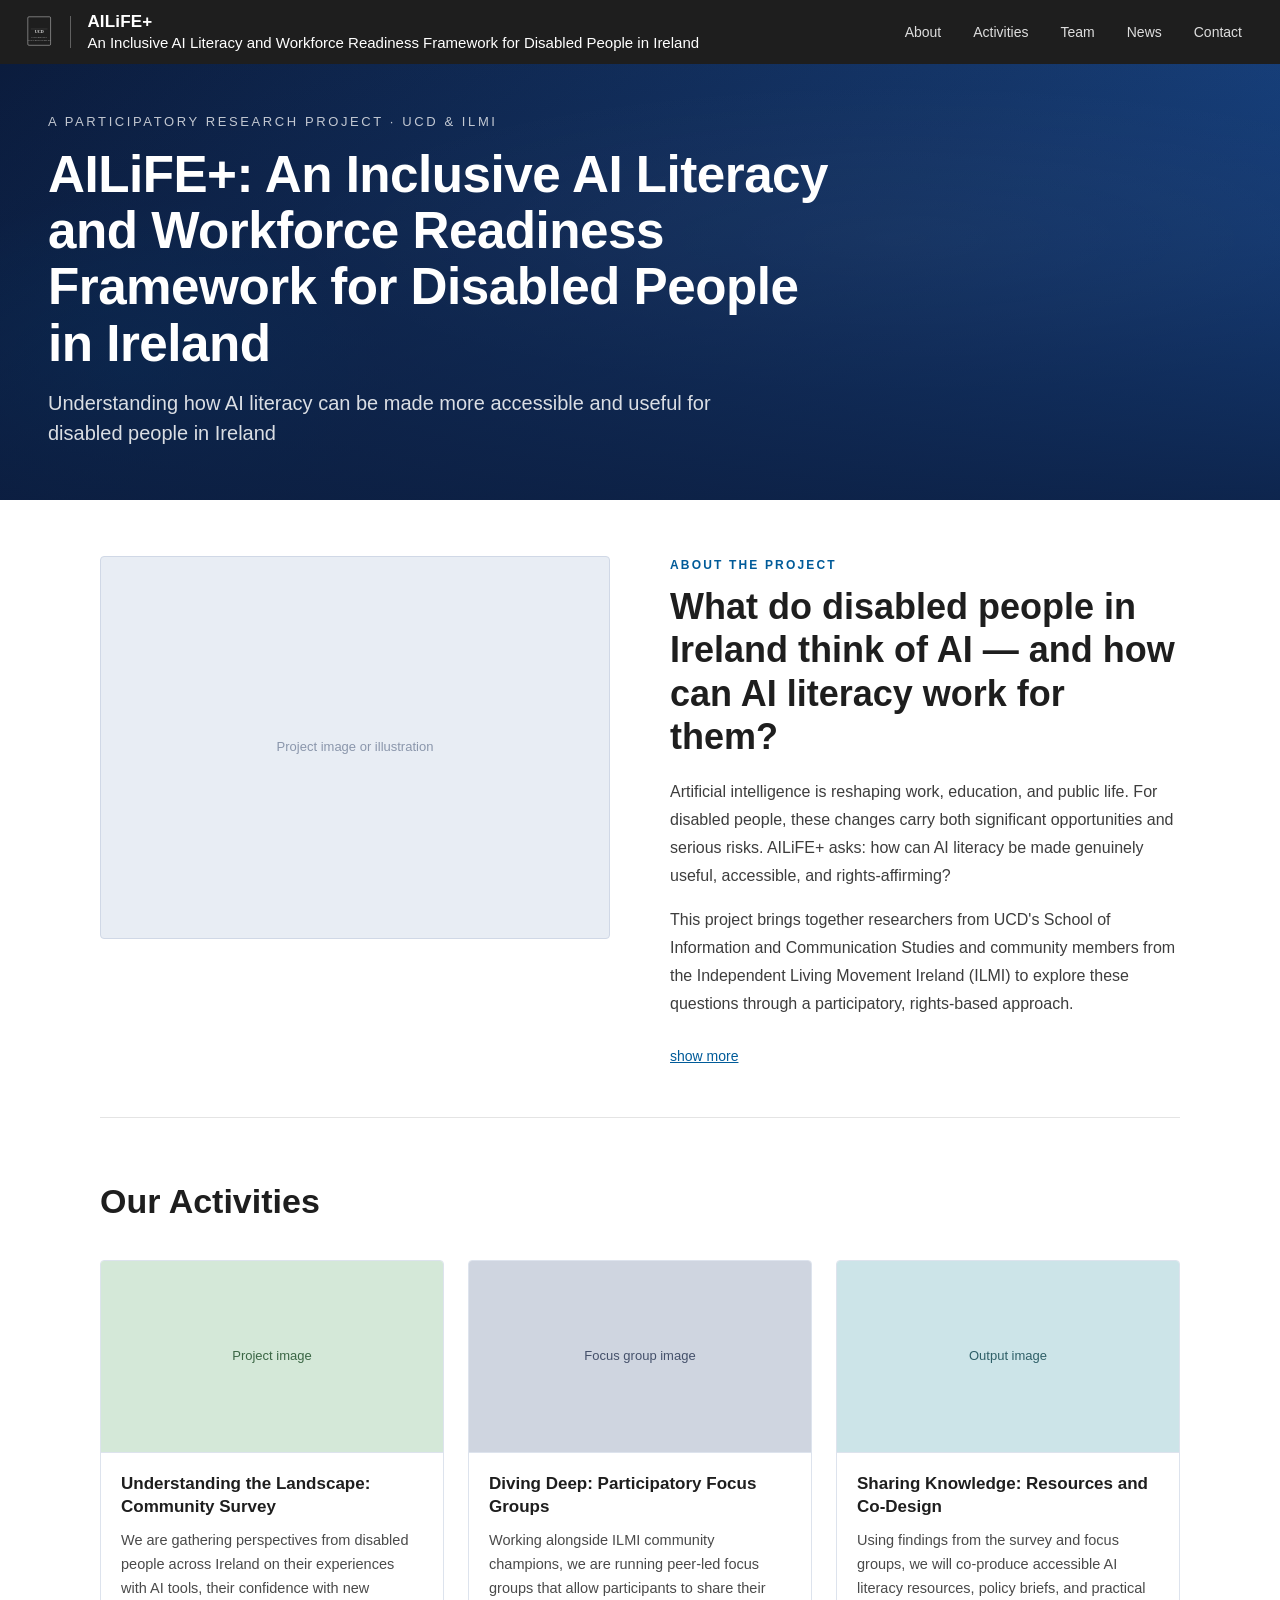
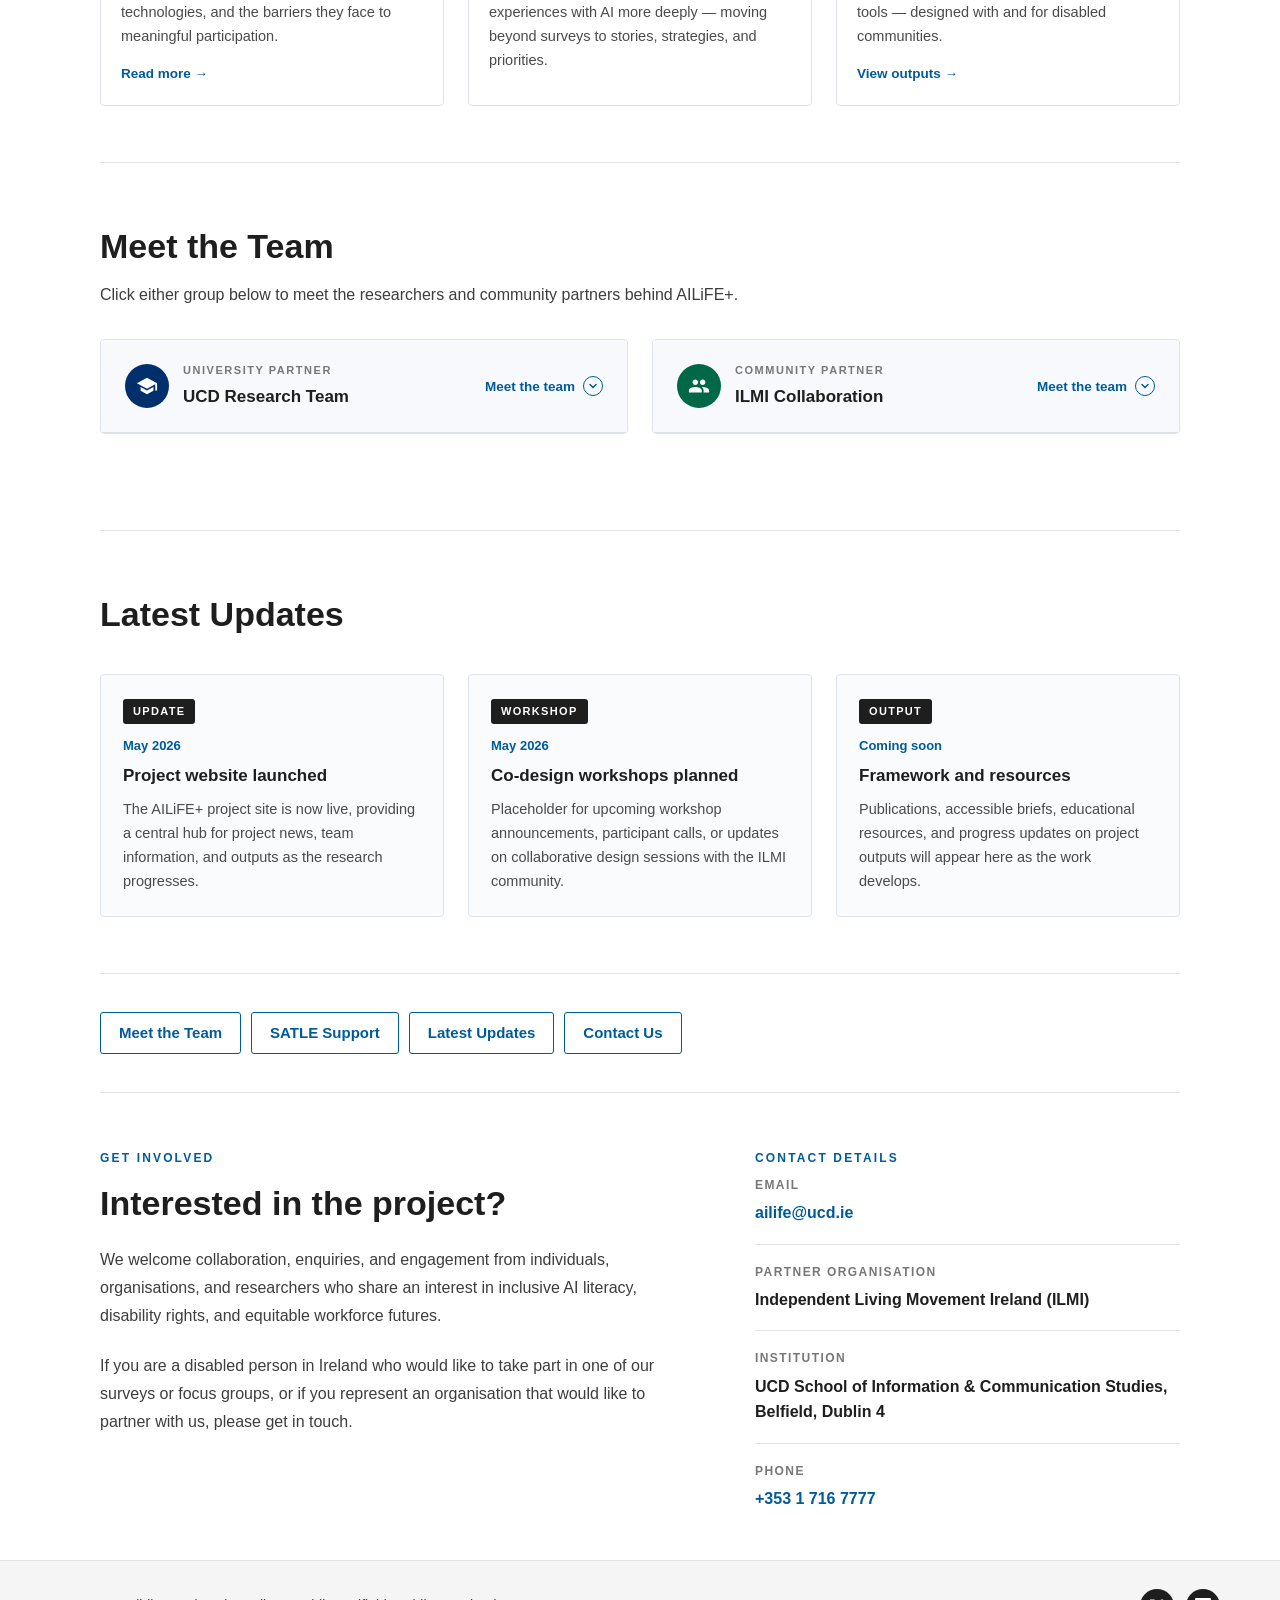
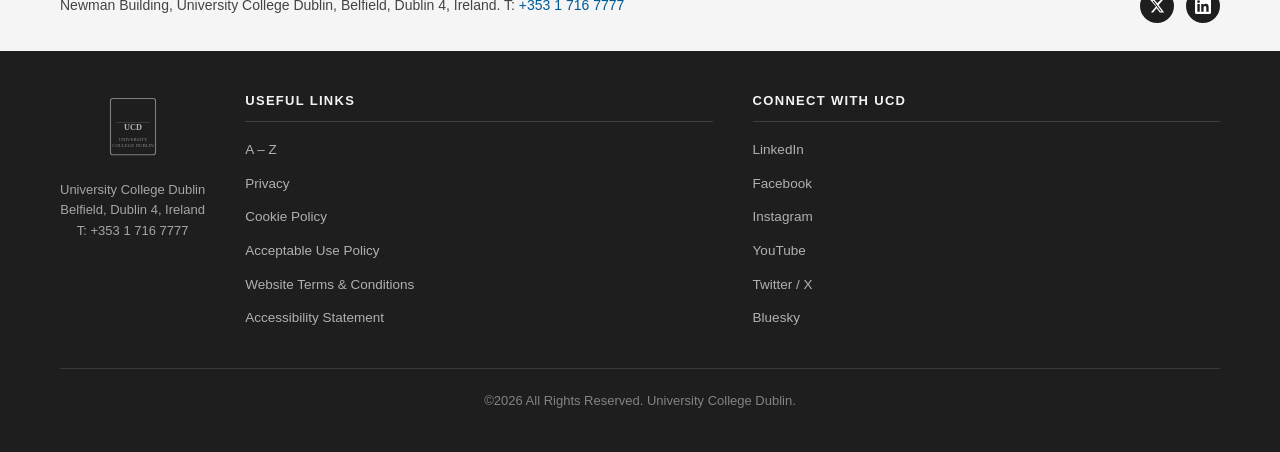
==== index.html @ ff2aeb65 "Create index.html" ====
<!DOCTYPE html>
<html lang="en">
<head>
  <meta charset="UTF-8" />
  <meta name="viewport" content="width=device-width, initial-scale=1.0" />
  <title>AILiFE+: An Inclusive AI Literacy and Workforce Readiness Framework for Disabled People in Ireland</title>
  <style>
/* =============================================================
   AILiFE+ — Main Stylesheet
   Project: AILiFE+: An Inclusive AI Literacy and Workforce
            Readiness Framework for Disabled People in Ireland
   Structure:
     1.  Reset & Base
     2.  Top Bar
     3.  Hero
     4.  Body Wrapper
     5.  About Section
     6.  Activities Section
     7.  Team Section
     8.  Team Groups & Member Cards
     9.  News Section
     10. Quick Links
     11. Contact Section
     12. Footer
     13. Responsive
   ============================================================= */


/* ── 1. RESET & BASE ─────────────────────────────────────────── */

*, *::before, *::after {
  box-sizing: border-box;
  margin: 0;
  padding: 0;
}

html {
  scroll-behavior: smooth;
}

body {
  font-family: Arial, Helvetica, sans-serif;
  font-size: 16px;
  line-height: 1.6;
  color: #1e1e1e;
  background: #fff;
}

a {
  color: #005b99;
  text-decoration: none;
}

a:hover {
  text-decoration: underline;
}

img {
  display: block;
  max-width: 100%;
}


/* ── 2. TOP BAR ──────────────────────────────────────────────── */

.topbar {
  background: #1e1e1e;
  color: #fff;
  padding: 0 24px;
  display: flex;
  align-items: center;
  justify-content: space-between;
  height: 64px;
  position: sticky;
  top: 0;
  z-index: 100;
}

.topbar-left {
  display: flex;
  align-items: center;
  gap: 16px;
}

.ucd-crest {
  height: 38px;
  width: auto;
  flex-shrink: 0;
}

.topbar-divider {
  width: 1px;
  height: 32px;
  background: rgba(255, 255, 255, 0.3);
}

.site-name {
  font-size: 15px;
  color: #fff;
  font-weight: 400;
  line-height: 1.3;
}

.site-name strong {
  display: block;
  font-size: 17px;
  font-weight: 700;
  letter-spacing: 0.01em;
}

.topbar-nav {
  display: flex;
  gap: 4px;
  align-items: center;
}

.topbar-nav a {
  color: rgba(255, 255, 255, 0.85);
  font-size: 14px;
  padding: 8px 14px;
  border-radius: 4px;
  transition: background 0.15s;
  text-decoration: none;
}

.topbar-nav a:hover {
  background: rgba(255, 255, 255, 0.12);
  color: #fff;
}


/* ── 3. HERO ─────────────────────────────────────────────────── */

.hero {
  position: relative;
  background: #0b1c3d;
  min-height: 380px;
  display: flex;
  align-items: flex-end;
  overflow: hidden;
}

.hero-img-placeholder {
  position: absolute;
  inset: 0;
  background: linear-gradient(135deg, #0b1c3d 0%, #163a70 60%, #1a4f99 100%);
}

/* To use a real hero photo, replace .hero-img-placeholder with:
   <img src="images/hero.jpg" alt="..." class="hero-img">
   and add this CSS:
   .hero-img { position: absolute; inset: 0; width: 100%; height: 100%; object-fit: cover; } */

.hero-img-placeholder::after {
  content: '';
  position: absolute;
  inset: 0;
  background-image:
    radial-gradient(ellipse 80% 60% at 70% 40%, rgba(255, 255, 255, 0.04) 0%, transparent 60%),
    radial-gradient(ellipse 40% 80% at 10% 70%, rgba(0, 91, 153, 0.2) 0%, transparent 50%);
}

.hero-overlay {
  position: absolute;
  inset: 0;
  background: linear-gradient(
    to top,
    rgba(11, 28, 61, 0.82) 0%,
    rgba(11, 28, 61, 0.35) 60%,
    rgba(11, 28, 61, 0.1) 100%
  );
}

.hero-content {
  position: relative;
  z-index: 2;
  padding: 48px 48px 52px;
  max-width: 900px;
}

.hero-eyebrow {
  font-size: 13px;
  letter-spacing: 0.2em;
  text-transform: uppercase;
  color: rgba(255, 255, 255, 0.75);
  margin-bottom: 14px;
  font-weight: 400;
}

.hero h1 {
  font-size: clamp(30px, 4vw, 52px);
  font-weight: 700;
  color: #fff;
  line-height: 1.1;
  margin-bottom: 16px;
  letter-spacing: -0.01em;
}

.hero-sub {
  font-size: 20px;
  color: rgba(255, 255, 255, 0.85);
  font-weight: 400;
  max-width: 680px;
  line-height: 1.5;
}


/* ── 4. BODY WRAPPER ─────────────────────────────────────────── */

.body-wrap {
  max-width: 1160px;
  margin: 0 auto;
  padding: 0 40px;
}


/* ── 5. ABOUT SECTION ────────────────────────────────────────── */

.about-section {
  padding: 56px 0 48px;
  border-bottom: 1px solid #e4e4e4;
}

.about-grid {
  display: grid;
  grid-template-columns: 1fr 1fr;
  gap: 60px;
  align-items: start;
}

.about-img-placeholder {
  background: #e8edf4;
  border: 1px solid #d0d8e6;
  aspect-ratio: 4 / 3;
  border-radius: 4px;
  display: flex;
  align-items: center;
  justify-content: center;
  color: #8a96ab;
  font-size: 13px;
  text-align: center;
  padding: 20px;
}

/* To use a real image: replace the placeholder div with
   <img src="images/about-photo.jpg" alt="..." class="about-img"> */

.about-img {
  width: 100%;
  aspect-ratio: 4 / 3;
  object-fit: cover;
  border-radius: 4px;
  border: 1px solid #d0d8e6;
}

.section-label {
  font-size: 12px;
  letter-spacing: 0.18em;
  text-transform: uppercase;
  color: #005b99;
  font-weight: 700;
  margin-bottom: 10px;
}

.about-section h2 {
  font-size: clamp(24px, 3vw, 36px);
  color: #1e1e1e;
  font-weight: 700;
  line-height: 1.2;
  margin-bottom: 20px;
}

.about-section p {
  font-size: 16px;
  color: #3d3d3d;
  line-height: 1.75;
  margin-bottom: 16px;
}

.about-section p:last-child {
  margin-bottom: 0;
}

.show-more-btn {
  display: inline-block;
  margin-top: 14px;
  font-size: 14px;
  color: #005b99;
  cursor: pointer;
  background: none;
  border: none;
  padding: 0;
  font-family: inherit;
  text-decoration: underline;
}

.extra-text {
  display: none;
}

.extra-text.open {
  display: block;
}


/* ── 6. ACTIVITIES SECTION ───────────────────────────────────── */

.activities-section {
  padding: 56px 0;
  border-bottom: 1px solid #e4e4e4;
}

.activities-section > h2 {
  font-size: clamp(24px, 3vw, 34px);
  font-weight: 700;
  color: #1e1e1e;
  margin-bottom: 32px;
}

.activities-grid {
  display: grid;
  grid-template-columns: repeat(3, 1fr);
  gap: 24px;
}

.activity-card {
  border: 1px solid #dde3ed;
  border-radius: 4px;
  overflow: hidden;
  transition: box-shadow 0.2s;
  text-decoration: none;
  color: inherit;
  display: block;
}

.activity-card:hover {
  box-shadow: 0 4px 20px rgba(0, 0, 0, 0.12);
  text-decoration: none;
}

.activity-img {
  background: #d6dde8;
  aspect-ratio: 16 / 9;
  display: flex;
  align-items: center;
  justify-content: center;
  color: #7a8599;
  font-size: 13px;
  text-align: center;
  padding: 16px;
  border-bottom: 1px solid #dde3ed;
}

/* To use real images: replace <div class="activity-img"> with
   <img src="images/activity-survey.jpg" alt="..." class="activity-img-real"> */

.activity-img-real {
  width: 100%;
  aspect-ratio: 16 / 9;
  object-fit: cover;
  display: block;
  border-bottom: 1px solid #dde3ed;
}

.activity-img.green  { background: #d4e8d8; color: #3a6644; }
.activity-img.slate  { background: #cfd5e0; color: #44506a; }
.activity-img.teal   { background: #cce4e8; color: #2e5f67; }

.activity-body {
  padding: 20px;
}

.activity-body h3 {
  font-size: 17px;
  font-weight: 700;
  color: #1e1e1e;
  margin-bottom: 10px;
  line-height: 1.35;
}

.activity-body p {
  font-size: 14.5px;
  color: #4a4a4a;
  line-height: 1.65;
}

.activity-link {
  display: inline-block;
  margin-top: 14px;
  font-size: 13.5px;
  color: #005b99;
  font-weight: 600;
}


/* ── 7. TEAM SECTION ─────────────────────────────────────────── */

.team-section {
  padding: 56px 0;
  border-bottom: 1px solid #e4e4e4;
}

.team-section > h2 {
  font-size: clamp(24px, 3vw, 34px);
  font-weight: 700;
  color: #1e1e1e;
  margin-bottom: 8px;
}

.team-section > p {
  font-size: 16px;
  color: #3d3d3d;
  margin-bottom: 32px;
}


/* ── 8. TEAM GROUPS & MEMBER CARDS ──────────────────────────── */

.team-groups {
  display: grid;
  grid-template-columns: 1fr 1fr;
  gap: 24px;
  margin-bottom: 40px;
}

.group-card {
  border: 1px solid #dde3ed;
  border-radius: 4px;
  overflow: hidden;
}

.group-header {
  display: flex;
  align-items: center;
  justify-content: space-between;
  padding: 22px 24px;
  cursor: pointer;
  background: #f7f9fc;
  border-bottom: 1px solid #dde3ed;
  user-select: none;
  transition: background 0.15s;
  gap: 16px;
}

.group-header:hover {
  background: #edf2fb;
}

.group-header-left {
  display: flex;
  align-items: center;
  gap: 14px;
}

.group-icon {
  width: 44px;
  height: 44px;
  border-radius: 50%;
  display: flex;
  align-items: center;
  justify-content: center;
  flex-shrink: 0;
}

.group-icon.ucd  { background: #002f6c; }
.group-icon.ilmi { background: #006747; }

.group-icon svg {
  width: 22px;
  height: 22px;
  fill: #fff;
}

.group-org-label {
  font-size: 11px;
  letter-spacing: 0.14em;
  text-transform: uppercase;
  color: #777;
  font-weight: 700;
  margin-bottom: 3px;
}

.group-title {
  font-size: 17px;
  font-weight: 700;
  color: #1e1e1e;
}

.group-toggle {
  display: flex;
  align-items: center;
  gap: 8px;
  font-size: 13.5px;
  color: #005b99;
  font-weight: 600;
  white-space: nowrap;
  flex-shrink: 0;
}

.toggle-arrow {
  width: 20px;
  height: 20px;
  border: 1.5px solid #005b99;
  border-radius: 50%;
  display: flex;
  align-items: center;
  justify-content: center;
  transition: background 0.15s;
}

.toggle-arrow svg {
  width: 10px;
  height: 10px;
  fill: #005b99;
  transition: transform 0.25s;
}

.group-card.open .toggle-arrow {
  background: #005b99;
}

.group-card.open .toggle-arrow svg {
  fill: #fff;
  transform: rotate(180deg);
}

.group-members {
  display: none;
  padding: 24px;
  background: #fff;
}

.group-card.open .group-members {
  display: block;
}

.members-grid {
  display: grid;
  grid-template-columns: repeat(auto-fill, minmax(200px, 1fr));
  gap: 18px;
}

.member-card {
  border: 1px solid #e4eaf5;
  border-radius: 4px;
  overflow: hidden;
  transition: box-shadow 0.2s;
}

.member-card:hover {
  box-shadow: 0 3px 14px rgba(0, 0, 0, 0.1);
}

.member-photo {
  background: #dde3ee;
  aspect-ratio: 1;
  display: flex;
  align-items: center;
  justify-content: center;
}

.member-photo.ilmi-bg {
  background: #d2e8df;
}

.member-photo svg {
  width: 38px;
  height: 38px;
  fill: #9aa4b8;
}

.member-photo.ilmi-bg svg {
  fill: #4a8a6e;
}

/* To use real team photos: replace <div class="member-photo"> with
   <img src="images/team/name.jpg" alt="Name" class="member-photo-img"> */

.member-photo-img {
  width: 100%;
  aspect-ratio: 1;
  object-fit: cover;
  display: block;
}

.member-info {
  padding: 14px 16px;
  border-top: 1px solid #e4eaf5;
}

.member-role {
  font-size: 11px;
  letter-spacing: 0.1em;
  text-transform: uppercase;
  color: #005b99;
  font-weight: 700;
  margin-bottom: 4px;
}

.member-info.ilmi-theme .member-role {
  color: #006747;
}

.member-name {
  font-size: 15px;
  font-weight: 700;
  color: #1e1e1e;
  margin-bottom: 6px;
  line-height: 1.3;
}

.member-desc {
  font-size: 13px;
  color: #4a4a4a;
  line-height: 1.55;
}

.member-link {
  display: inline-block;
  margin-top: 8px;
  font-size: 12.5px;
  color: #005b99;
}


/* ── 9. NEWS SECTION ─────────────────────────────────────────── */

.news-section {
  padding: 56px 0;
  border-bottom: 1px solid #e4e4e4;
}

.news-section > h2 {
  font-size: clamp(24px, 3vw, 34px);
  font-weight: 700;
  color: #1e1e1e;
  margin-bottom: 32px;
}

.news-grid {
  display: grid;
  grid-template-columns: repeat(3, 1fr);
  gap: 24px;
}

.news-card {
  border: 1px solid #dde3ed;
  border-radius: 4px;
  padding: 22px;
  background: #fafbfd;
}

.news-tag {
  display: inline-block;
  font-size: 11px;
  letter-spacing: 0.12em;
  text-transform: uppercase;
  font-weight: 700;
  color: #fff;
  background: #1e1e1e;
  padding: 4px 10px;
  border-radius: 3px;
  margin-bottom: 12px;
}

.news-date {
  font-size: 13px;
  color: #005b99;
  font-weight: 600;
  margin-bottom: 8px;
}

.news-card h3 {
  font-size: 17px;
  font-weight: 700;
  color: #1e1e1e;
  margin-bottom: 10px;
  line-height: 1.35;
}

.news-card p {
  font-size: 14.5px;
  color: #4a4a4a;
  line-height: 1.65;
}


/* ── 10. QUICK LINKS ─────────────────────────────────────────── */

.links-section {
  padding: 38px 0;
  border-bottom: 1px solid #e4e4e4;
  display: flex;
  align-items: center;
  flex-wrap: wrap;
  gap: 10px;
}

.links-section a {
  display: inline-flex;
  align-items: center;
  gap: 6px;
  font-size: 15px;
  color: #005b99;
  font-weight: 600;
  padding: 8px 18px;
  border: 1.5px solid #005b99;
  border-radius: 3px;
  transition: background 0.15s, color 0.15s;
  text-decoration: none;
}

.links-section a:hover {
  background: #005b99;
  color: #fff;
  text-decoration: none;
}


/* ── 11. CONTACT SECTION ─────────────────────────────────────── */

.contact-section {
  padding: 56px 0 48px;
  display: grid;
  grid-template-columns: 1.4fr 1fr;
  gap: 60px;
  align-items: start;
}

.contact-section h2 {
  font-size: clamp(24px, 3vw, 34px);
  font-weight: 700;
  color: #1e1e1e;
  margin-bottom: 16px;
}

.contact-section p {
  font-size: 16px;
  color: #3d3d3d;
  line-height: 1.75;
  margin-bottom: 22px;
}

.contact-section .section-label {
  margin-bottom: 8px;
}

.contact-detail {
  margin-bottom: 18px;
  padding-bottom: 18px;
  border-bottom: 1px solid #e4e4e4;
}

.contact-detail:last-child {
  border-bottom: none;
  margin-bottom: 0;
  padding-bottom: 0;
}

.contact-detail-label {
  font-size: 12px;
  letter-spacing: 0.12em;
  text-transform: uppercase;
  color: #777;
  font-weight: 700;
  margin-bottom: 5px;
}

.contact-detail-value {
  font-size: 16px;
  color: #1e1e1e;
  font-weight: 600;
}

.contact-detail-value a {
  color: #005b99;
}


/* ── 12. FOOTER ──────────────────────────────────────────────── */

.footer-contact {
  background: #f5f5f5;
  border-top: 1px solid #e0e0e0;
  padding: 28px 40px;
}

.footer-contact-inner {
  max-width: 1160px;
  margin: 0 auto;
  display: flex;
  align-items: center;
  justify-content: space-between;
  flex-wrap: wrap;
  gap: 16px;
}

.footer-contact p {
  font-size: 14px;
  color: #444;
}

.footer-social {
  display: flex;
  gap: 12px;
}

.footer-social a {
  width: 34px;
  height: 34px;
  background: #1e1e1e;
  border-radius: 50%;
  display: flex;
  align-items: center;
  justify-content: center;
}

.footer-social a svg {
  width: 16px;
  height: 16px;
  fill: #fff;
}

footer {
  background: #1e1e1e;
  color: rgba(255, 255, 255, 0.75);
  padding: 40px;
}

.footer-inner {
  max-width: 1160px;
  margin: 0 auto;
  display: grid;
  grid-template-columns: auto 1fr 1fr;
  gap: 40px;
  align-items: start;
}

.footer-brand {
  display: flex;
  flex-direction: column;
  align-items: center;
  gap: 14px;
}

.footer-crest {
  width: 60px;
  opacity: 0.85;
}

.footer-brand p {
  font-size: 13px;
  text-align: center;
  color: rgba(255, 255, 255, 0.6);
  line-height: 1.6;
}

.footer-col h5 {
  font-size: 13px;
  letter-spacing: 0.1em;
  text-transform: uppercase;
  color: rgba(255, 255, 255, 0.95);
  font-weight: 700;
  margin-bottom: 14px;
  padding-bottom: 10px;
  border-bottom: 1px solid rgba(255, 255, 255, 0.15);
}

.footer-col ul {
  list-style: none;
}

.footer-col ul li {
  margin-bottom: 8px;
}

.footer-col ul li a {
  font-size: 13.5px;
  color: rgba(255, 255, 255, 0.65);
  transition: color 0.15s;
  text-decoration: none;
}

.footer-col ul li a:hover {
  color: #fff;
}

.footer-bottom {
  max-width: 1160px;
  margin: 30px auto 0;
  padding-top: 22px;
  border-top: 1px solid rgba(255, 255, 255, 0.12);
  font-size: 13px;
  color: rgba(255, 255, 255, 0.45);
  text-align: center;
}


/* ── 13. RESPONSIVE ──────────────────────────────────────────── */

@media (max-width: 900px) {
  .about-grid,
  .contact-section,
  .footer-inner {
    grid-template-columns: 1fr;
    gap: 32px;
  }

  .activities-grid,
  .team-groups,
  .news-grid {
    grid-template-columns: 1fr 1fr;
  }

  .body-wrap {
    padding: 0 24px;
  }

  .hero-content {
    padding: 36px 24px 40px;
  }
}

@media (max-width: 600px) {
  .activities-grid,
  .team-groups,
  .news-grid {
    grid-template-columns: 1fr;
  }

  .topbar-nav {
    display: none;
  }

  footer {
    padding: 32px 24px;
  }

  .footer-contact {
    padding: 24px;
  }
}

  </style>
</head>
<body>

<!-- ══ TOP BAR ═══════════════════════════════════════════════ -->
<header class="topbar">
  <div class="topbar-left">
    <!-- UCD Crest (inline SVG approximation matching the T4 site) -->
    <svg class="ucd-crest" viewBox="0 0 80 100" fill="none" xmlns="http://www.w3.org/2000/svg" aria-label="University College Dublin">
      <rect x="10" y="10" width="60" height="75" rx="3" fill="none" stroke="rgba(255,255,255,.7)" stroke-width="1.5"/>
      <text x="40" y="52" text-anchor="middle" font-family="Georgia,serif" font-size="11" fill="rgba(255,255,255,.85)" font-weight="bold">UCD</text>
      <text x="40" y="66" text-anchor="middle" font-family="Georgia,serif" font-size="7" fill="rgba(255,255,255,.6)">UNIVERSITY</text>
      <text x="40" y="75" text-anchor="middle" font-family="Georgia,serif" font-size="7" fill="rgba(255,255,255,.6)">COLLEGE DUBLIN</text>
      <line x1="18" y1="42" x2="62" y2="42" stroke="rgba(255,255,255,.35)" stroke-width="0.8"/>
    </svg>
    <div class="topbar-divider"></div>
    <div class="site-name">
      <strong>AILiFE+</strong>
      An Inclusive AI Literacy and Workforce Readiness Framework for Disabled People in Ireland
    </div>
  </div>
  <nav class="topbar-nav" aria-label="Site navigation">
    <a href="#about">About</a>
    <a href="#activities">Activities</a>
    <a href="#team">Team</a>
    <a href="#news">News</a>
    <a href="#contact">Contact</a>
  </nav>
</header>

<!-- ══ HERO ══════════════════════════════════════════════════ -->
<div class="hero">
  <div class="hero-img-placeholder" aria-hidden="true"></div>
  <div class="hero-overlay" aria-hidden="true"></div>
  <div class="hero-content">
    <div class="hero-eyebrow">A participatory research project · UCD &amp; ILMI</div>
    <h1>AILiFE+: An Inclusive AI Literacy and Workforce Readiness Framework for Disabled People in Ireland</h1>
    <p class="hero-sub">Understanding how AI literacy can be made more accessible and useful for disabled people in Ireland</p>
  </div>
</div>

<!-- ══ BODY ═══════════════════════════════════════════════════ -->
<div class="body-wrap">

  <!-- ABOUT -->
  <section class="about-section" id="about">
    <div class="about-grid">
      <div class="about-img-placeholder" role="img" aria-label="Project image placeholder">
        Project image or illustration
      </div>
      <div>
        <div class="section-label">About the project</div>
        <h2>What do disabled people in Ireland think of AI — and how can AI literacy work for them?</h2>
        <p>
          Artificial intelligence is reshaping work, education, and public life. For disabled people,
          these changes carry both significant opportunities and serious risks. AILiFE+ asks: how can
          AI literacy be made genuinely useful, accessible, and rights-affirming?
        </p>
        <p>
          This project brings together researchers from UCD's School of Information and Communication
          Studies and community members from the Independent Living Movement Ireland (ILMI) to explore
          these questions through a participatory, rights-based approach.
        </p>
        <div class="extra-text" id="extraAbout">
          <p>
            By placing disabled people at the centre of the research — not as subjects, but as
            co-investigators and knowledge-holders — AILiFE+ aims to develop AI literacy frameworks
            and resources that reflect lived experience and promote workforce readiness on equitable terms.
          </p>
          <p>
            Our work spans surveys, focus groups, co-design workshops, and public outputs that are
            accessible, open, and community-led.
          </p>
        </div>
        <button class="show-more-btn" id="showMoreBtn" onclick="toggleMore()">show more</button>
      </div>
    </div>
  </section>

  <!-- ACTIVITIES -->
  <section class="activities-section" id="activities">
    <h2>Our Activities</h2>
    <div class="activities-grid">

      <a class="activity-card" href="#about">
        <div class="activity-img green">Project image</div>
        <div class="activity-body">
          <h3>Understanding the Landscape: Community Survey</h3>
          <p>We are gathering perspectives from disabled people across Ireland on their experiences
          with AI tools, their confidence with new technologies, and the barriers they face to
          meaningful participation.</p>
          <span class="activity-link">Read more →</span>
        </div>
      </a>

      <div class="activity-card" style="cursor:default">
        <div class="activity-img slate">Focus group image</div>
        <div class="activity-body">
          <h3>Diving Deep: Participatory Focus Groups</h3>
          <p>Working alongside ILMI community champions, we are running peer-led focus groups that
          allow participants to share their experiences with AI more deeply — moving beyond surveys
          to stories, strategies, and priorities.</p>
        </div>
      </div>

      <a class="activity-card" href="#activities">
        <div class="activity-img teal">Output image</div>
        <div class="activity-body">
          <h3>Sharing Knowledge: Resources and Co-Design</h3>
          <p>Using findings from the survey and focus groups, we will co-produce accessible
          AI literacy resources, policy briefs, and practical tools — designed with and for
          disabled communities.</p>
          <span class="activity-link">View outputs →</span>
        </div>
      </a>

    </div>
  </section>

  <!-- TEAM -->
  <section class="team-section" id="team">
    <h2>Meet the Team</h2>
    <p>Click either group below to meet the researchers and community partners behind AILiFE+.</p>

    <div class="team-groups">

      <!-- UCD GROUP -->
      <div class="group-card" id="grpUCD">
        <div class="group-header" onclick="toggleGroup('grpUCD')" aria-expanded="false" aria-controls="membersUCD">
          <div class="group-header-left">
            <div class="group-icon ucd" aria-hidden="true">
              <svg viewBox="0 0 24 24" xmlns="http://www.w3.org/2000/svg"><path d="M12 3L1 9l11 6 9-4.91V17h2V9L12 3zM5 13.18v4L12 21l7-3.82v-4L12 17l-7-3.82z"/></svg>
            </div>
            <div class="group-title-block">
              <div class="group-org-label">University partner</div>
              <div class="group-title">UCD Research Team</div>
            </div>
          </div>
          <div class="group-toggle">
            Meet the team
            <div class="toggle-arrow">
              <svg viewBox="0 0 10 10" xmlns="http://www.w3.org/2000/svg"><path d="M2 3.5L5 6.5L8 3.5" stroke="currentColor" stroke-width="1.5" fill="none" stroke-linecap="round"/></svg>
            </div>
          </div>
        </div>
        <div class="group-members" id="membersUCD" role="region" aria-label="UCD team members">
          <div class="members-grid">

            <div class="member-card">
              <div class="member-photo">
                <svg viewBox="0 0 24 24" xmlns="http://www.w3.org/2000/svg" aria-hidden="true"><path d="M12 12c2.7 0 4.8-2.1 4.8-4.8S14.7 2.4 12 2.4 7.2 4.5 7.2 7.2 9.3 12 12 12zm0 2.4c-3.2 0-9.6 1.6-9.6 4.8v2.4h19.2v-2.4c0-3.2-6.4-4.8-9.6-4.8z"/></svg>
              </div>
              <div class="member-info">
                <div class="member-role">Principal Investigator</div>
                <div class="member-name">Dr. [Name]</div>
                <p class="member-desc">Project lead. Research in information literacy, digital inclusion, and AI ethics at UCD School of Information &amp; Communication Studies.</p>
                <a class="member-link" href="https://people.ucd.ie" target="_blank" rel="noopener">UCD profile →</a>
              </div>
            </div>

            <div class="member-card">
              <div class="member-photo">
                <svg viewBox="0 0 24 24" xmlns="http://www.w3.org/2000/svg" aria-hidden="true"><path d="M12 12c2.7 0 4.8-2.1 4.8-4.8S14.7 2.4 12 2.4 7.2 4.5 7.2 7.2 9.3 12 12 12zm0 2.4c-3.2 0-9.6 1.6-9.6 4.8v2.4h19.2v-2.4c0-3.2-6.4-4.8-9.6-4.8z"/></svg>
              </div>
              <div class="member-info">
                <div class="member-role">Co-Investigator</div>
                <div class="member-name">Dr. [Name]</div>
                <p class="member-desc">Research expertise in disability studies, participatory methods, and technology access at UCD.</p>
                <a class="member-link" href="https://people.ucd.ie" target="_blank" rel="noopener">UCD profile →</a>
              </div>
            </div>

            <div class="member-card">
              <div class="member-photo">
                <svg viewBox="0 0 24 24" xmlns="http://www.w3.org/2000/svg" aria-hidden="true"><path d="M12 12c2.7 0 4.8-2.1 4.8-4.8S14.7 2.4 12 2.4 7.2 4.5 7.2 7.2 9.3 12 12 12zm0 2.4c-3.2 0-9.6 1.6-9.6 4.8v2.4h19.2v-2.4c0-3.2-6.4-4.8-9.6-4.8z"/></svg>
              </div>
              <div class="member-info">
                <div class="member-role">Research Assistant</div>
                <div class="member-name">[Name]</div>
                <p class="member-desc">Fieldwork, interviews, and qualitative analysis. Supports workshop delivery and stakeholder engagement across the project.</p>
              </div>
            </div>

            <div class="member-card">
              <div class="member-photo">
                <svg viewBox="0 0 24 24" xmlns="http://www.w3.org/2000/svg" aria-hidden="true"><path d="M12 12c2.7 0 4.8-2.1 4.8-4.8S14.7 2.4 12 2.4 7.2 4.5 7.2 7.2 9.3 12 12 12zm0 2.4c-3.2 0-9.6 1.6-9.6 4.8v2.4h19.2v-2.4c0-3.2-6.4-4.8-9.6-4.8z"/></svg>
              </div>
              <div class="member-info">
                <div class="member-role">Research Assistant</div>
                <div class="member-name">[Name]</div>
                <p class="member-desc">Focuses on co-design methodology, accessible communications, and production of project outputs and resources.</p>
              </div>
            </div>

            <div class="member-card">
              <div class="member-photo">
                <svg viewBox="0 0 24 24" xmlns="http://www.w3.org/2000/svg" aria-hidden="true"><path d="M12 12c2.7 0 4.8-2.1 4.8-4.8S14.7 2.4 12 2.4 7.2 4.5 7.2 7.2 9.3 12 12 12zm0 2.4c-3.2 0-9.6 1.6-9.6 4.8v2.4h19.2v-2.4c0-3.2-6.4-4.8-9.6-4.8z"/></svg>
              </div>
              <div class="member-info">
                <div class="member-role">PhD Researcher</div>
                <div class="member-name">[Name]</div>
                <p class="member-desc">Doctoral research on AI literacy and workforce inclusion, contributing to survey design and data analysis across AILiFE+.</p>
              </div>
            </div>

          </div>
        </div>
      </div>

      <!-- ILMI GROUP -->
      <div class="group-card" id="grpILMI">
        <div class="group-header" onclick="toggleGroup('grpILMI')" aria-expanded="false" aria-controls="membersILMI">
          <div class="group-header-left">
            <div class="group-icon ilmi" aria-hidden="true">
              <svg viewBox="0 0 24 24" xmlns="http://www.w3.org/2000/svg"><path d="M16 11c1.66 0 2.99-1.34 2.99-3S17.66 5 16 5c-1.66 0-3 1.34-3 3s1.34 3 3 3zm-8 0c1.66 0 2.99-1.34 2.99-3S9.66 5 8 5C6.34 5 5 6.34 5 8s1.34 3 3 3zm0 2c-2.33 0-7 1.17-7 3.5V19h14v-2.5c0-2.33-4.67-3.5-7-3.5zm8 0c-.29 0-.62.02-.97.05 1.16.84 1.97 1.97 1.97 3.45V19h6v-2.5c0-2.33-4.67-3.5-7-3.5z"/></svg>
            </div>
            <div class="group-title-block">
              <div class="group-org-label">Community partner</div>
              <div class="group-title">ILMI Collaboration</div>
            </div>
          </div>
          <div class="group-toggle">
            Meet the team
            <div class="toggle-arrow">
              <svg viewBox="0 0 10 10" xmlns="http://www.w3.org/2000/svg"><path d="M2 3.5L5 6.5L8 3.5" stroke="currentColor" stroke-width="1.5" fill="none" stroke-linecap="round"/></svg>
            </div>
          </div>
        </div>
        <div class="group-members" id="membersILMI" role="region" aria-label="ILMI team members">
          <div class="members-grid">

            <div class="member-card">
              <div class="member-photo ilmi-bg">
                <svg viewBox="0 0 24 24" xmlns="http://www.w3.org/2000/svg" aria-hidden="true"><path d="M12 12c2.7 0 4.8-2.1 4.8-4.8S14.7 2.4 12 2.4 7.2 4.5 7.2 7.2 9.3 12 12 12zm0 2.4c-3.2 0-9.6 1.6-9.6 4.8v2.4h19.2v-2.4c0-3.2-6.4-4.8-9.6-4.8z"/></svg>
              </div>
              <div class="member-info ilmi-theme">
                <div class="member-role">ILMI Lead</div>
                <div class="member-name">[Name]</div>
                <p class="member-desc">Leads ILMI's involvement in the project, coordinating community outreach, co-production activities, and participant engagement.</p>
                <a class="member-link" href="https://ilmi.ie" target="_blank" rel="noopener" style="color:#006747">ILMI website →</a>
              </div>
            </div>

            <div class="member-card">
              <div class="member-photo ilmi-bg">
                <svg viewBox="0 0 24 24" xmlns="http://www.w3.org/2000/svg" aria-hidden="true"><path d="M12 12c2.7 0 4.8-2.1 4.8-4.8S14.7 2.4 12 2.4 7.2 4.5 7.2 7.2 9.3 12 12 12zm0 2.4c-3.2 0-9.6 1.6-9.6 4.8v2.4h19.2v-2.4c0-3.2-6.4-4.8-9.6-4.8z"/></svg>
              </div>
              <div class="member-info ilmi-theme">
                <div class="member-role">Community Champion</div>
                <div class="member-name">[Name]</div>
                <p class="member-desc">Brings lived experience of disability and AI to focus group facilitation and the co-design of accessible literacy resources.</p>
                <a class="member-link" href="https://ilmi.ie" target="_blank" rel="noopener" style="color:#006747">ILMI website →</a>
              </div>
            </div>

          </div>
        </div>
      </div>

    </div><!-- /team-groups -->
  </section>

  <!-- NEWS -->
  <section class="news-section" id="news">
    <h2>Latest Updates</h2>
    <div class="news-grid">

      <article class="news-card">
        <div class="news-tag">Update</div>
        <div class="news-date">May 2026</div>
        <h3>Project website launched</h3>
        <p>The AILiFE+ project site is now live, providing a central hub for project news, team information, and outputs as the research progresses.</p>
      </article>

      <article class="news-card">
        <div class="news-tag">Workshop</div>
        <div class="news-date">May 2026</div>
        <h3>Co-design workshops planned</h3>
        <p>Placeholder for upcoming workshop announcements, participant calls, or updates on collaborative design sessions with the ILMI community.</p>
      </article>

      <article class="news-card">
        <div class="news-tag">Output</div>
        <div class="news-date">Coming soon</div>
        <h3>Framework and resources</h3>
        <p>Publications, accessible briefs, educational resources, and progress updates on project outputs will appear here as the work develops.</p>
      </article>

    </div>
  </section>

  <!-- QUICK LINKS -->
  <div class="links-section">
    <a href="#team">Meet the Team</a>
    <a href="https://www.ucd.ie/teaching/awardsgrantsfellowships/satlefunding/" target="_blank" rel="noopener">SATLE Support</a>
    <a href="#news">Latest Updates</a>
    <a href="#contact">Contact Us</a>
  </div>

  <!-- GET INVOLVED / CONTACT -->
  <div class="contact-section" id="contact">
    <div>
      <div class="section-label">Get involved</div>
      <h2>Interested in the project?</h2>
      <p>
        We welcome collaboration, enquiries, and engagement from individuals, organisations,
        and researchers who share an interest in inclusive AI literacy, disability rights,
        and equitable workforce futures.
      </p>
      <p>
        If you are a disabled person in Ireland who would like to take part in one of our
        surveys or focus groups, or if you represent an organisation that would like to
        partner with us, please get in touch.
      </p>
    </div>
    <div>
      <div class="section-label">Contact details</div>
      <div class="contact-detail">
        <div class="contact-detail-label">Email</div>
        <div class="contact-detail-value"><a href="mailto:ailife@ucd.ie">ailife@ucd.ie</a></div>
      </div>
      <div class="contact-detail">
        <div class="contact-detail-label">Partner organisation</div>
        <div class="contact-detail-value">Independent Living Movement Ireland (ILMI)</div>
      </div>
      <div class="contact-detail">
        <div class="contact-detail-label">Institution</div>
        <div class="contact-detail-value">UCD School of Information &amp; Communication Studies, Belfield, Dublin 4</div>
      </div>
      <div class="contact-detail">
        <div class="contact-detail-label">Phone</div>
        <div class="contact-detail-value"><a href="tel:+35317167777">+353 1 716 7777</a></div>
      </div>
    </div>
  </div>

</div><!-- /body-wrap -->

<!-- ══ FOOTER CONTACT BAR ═════════════════════════════════════ -->
<div class="footer-contact">
  <div class="footer-contact-inner">
    <p>Newman Building, University College Dublin, Belfield, Dublin 4, Ireland. T: <a href="tel:+35317167777">+353 1 716 7777</a></p>
    <div class="footer-social" aria-label="Social media links">
      <!-- Twitter/X -->
      <a href="https://twitter.com/ucddublin" target="_blank" rel="noopener" aria-label="Twitter">
        <svg viewBox="0 0 24 24" xmlns="http://www.w3.org/2000/svg"><path d="M18.244 2.25h3.308l-7.227 8.26 8.502 11.24H16.17l-4.714-6.231-5.401 6.231H2.746l7.73-8.835L1.254 2.25H8.08l4.259 5.632L18.244 2.25zM17.083 19.77h1.833L7.084 4.126H5.117L17.083 19.77z"/></svg>
      </a>
      <!-- LinkedIn -->
      <a href="https://linkedin.com/school/university-college-dublin/" target="_blank" rel="noopener" aria-label="LinkedIn">
        <svg viewBox="0 0 24 24" xmlns="http://www.w3.org/2000/svg"><path d="M20.447 20.452h-3.554v-5.569c0-1.328-.027-3.037-1.852-3.037-1.853 0-2.136 1.445-2.136 2.939v5.667H9.351V9h3.414v1.561h.046c.477-.9 1.637-1.85 3.37-1.85 3.601 0 4.267 2.37 4.267 5.455v6.286zM5.337 7.433a2.062 2.062 0 01-2.063-2.065 2.064 2.064 0 112.063 2.065zm1.782 13.019H3.555V9h3.564v11.452zM22.225 0H1.771C.792 0 0 .774 0 1.729v20.542C0 23.227.792 24 1.771 24h20.451C23.2 24 24 23.227 24 22.271V1.729C24 .774 23.2 0 22.222 0h.003z"/></svg>
      </a>
    </div>
  </div>
</div>

<!-- ══ FOOTER ═════════════════════════════════════════════════ -->
<footer>
  <div class="footer-inner">
    <div class="footer-brand">
      <!-- UCD Crest footer -->
      <svg class="footer-crest" viewBox="0 0 80 100" fill="none" xmlns="http://www.w3.org/2000/svg" aria-label="UCD Crest">
        <rect x="10" y="10" width="60" height="75" rx="3" fill="none" stroke="rgba(255,255,255,.5)" stroke-width="1.5"/>
        <text x="40" y="52" text-anchor="middle" font-family="Georgia,serif" font-size="11" fill="rgba(255,255,255,.8)" font-weight="bold">UCD</text>
        <text x="40" y="66" text-anchor="middle" font-family="Georgia,serif" font-size="6.5" fill="rgba(255,255,255,.55)">UNIVERSITY</text>
        <text x="40" y="75" text-anchor="middle" font-family="Georgia,serif" font-size="6.5" fill="rgba(255,255,255,.55)">COLLEGE DUBLIN</text>
        <line x1="18" y1="42" x2="62" y2="42" stroke="rgba(255,255,255,.25)" stroke-width="0.8"/>
      </svg>
      <p>University College Dublin<br>Belfield, Dublin 4, Ireland<br>T: +353 1 716 7777</p>
    </div>

    <div class="footer-col">
      <h5>Useful Links</h5>
      <ul>
        <li><a href="https://www.ucd.ie/a-z/">A – Z</a></li>
        <li><a href="https://www.ucd.ie/privacy/">Privacy</a></li>
        <li><a href="https://www.ucd.ie/cookie-policy/">Cookie Policy</a></li>
        <li><a href="https://www.ucd.ie/acceptableusepolicy/">Acceptable Use Policy</a></li>
        <li><a href="https://www.ucd.ie/website-terms-conditions/">Website Terms &amp; Conditions</a></li>
        <li><a href="https://www.ucd.ie/accessibility/">Accessibility Statement</a></li>
      </ul>
    </div>

    <div class="footer-col">
      <h5>Connect with UCD</h5>
      <ul>
        <li><a href="https://linkedin.com/school/university-college-dublin/" target="_blank" rel="noopener">LinkedIn</a></li>
        <li><a href="https://www.facebook.com/universitycollegedublin" target="_blank" rel="noopener">Facebook</a></li>
        <li><a href="https://instagram.com/universitycollegedublin" target="_blank" rel="noopener">Instagram</a></li>
        <li><a href="https://www.youtube.com/user/myucd" target="_blank" rel="noopener">YouTube</a></li>
        <li><a href="https://twitter.com/ucddublin" target="_blank" rel="noopener">Twitter / X</a></li>
        <li><a href="https://bsky.app/profile/ucddublin.bsky.social" target="_blank" rel="noopener">Bluesky</a></li>
      </ul>
    </div>
  </div>
  <div class="footer-bottom">©2026 All Rights Reserved. University College Dublin.</div>
</footer>

<script>
  function toggleMore() {
    const extra = document.getElementById('extraAbout');
    const btn = document.getElementById('showMoreBtn');
    const open = extra.classList.toggle('open');
    btn.textContent = open ? 'show less' : 'show more';
  }

  function toggleGroup(id) {
    const card = document.getElementById(id);
    const isOpen = card.classList.toggle('open');
    const header = card.querySelector('.group-header');
    header.setAttribute('aria-expanded', isOpen);
    if (isOpen) {
      const members = card.querySelector('.group-members');
      members.scrollIntoView({ behavior: 'smooth', block: 'nearest' });
    }
  }
</script>

</body>
</html>
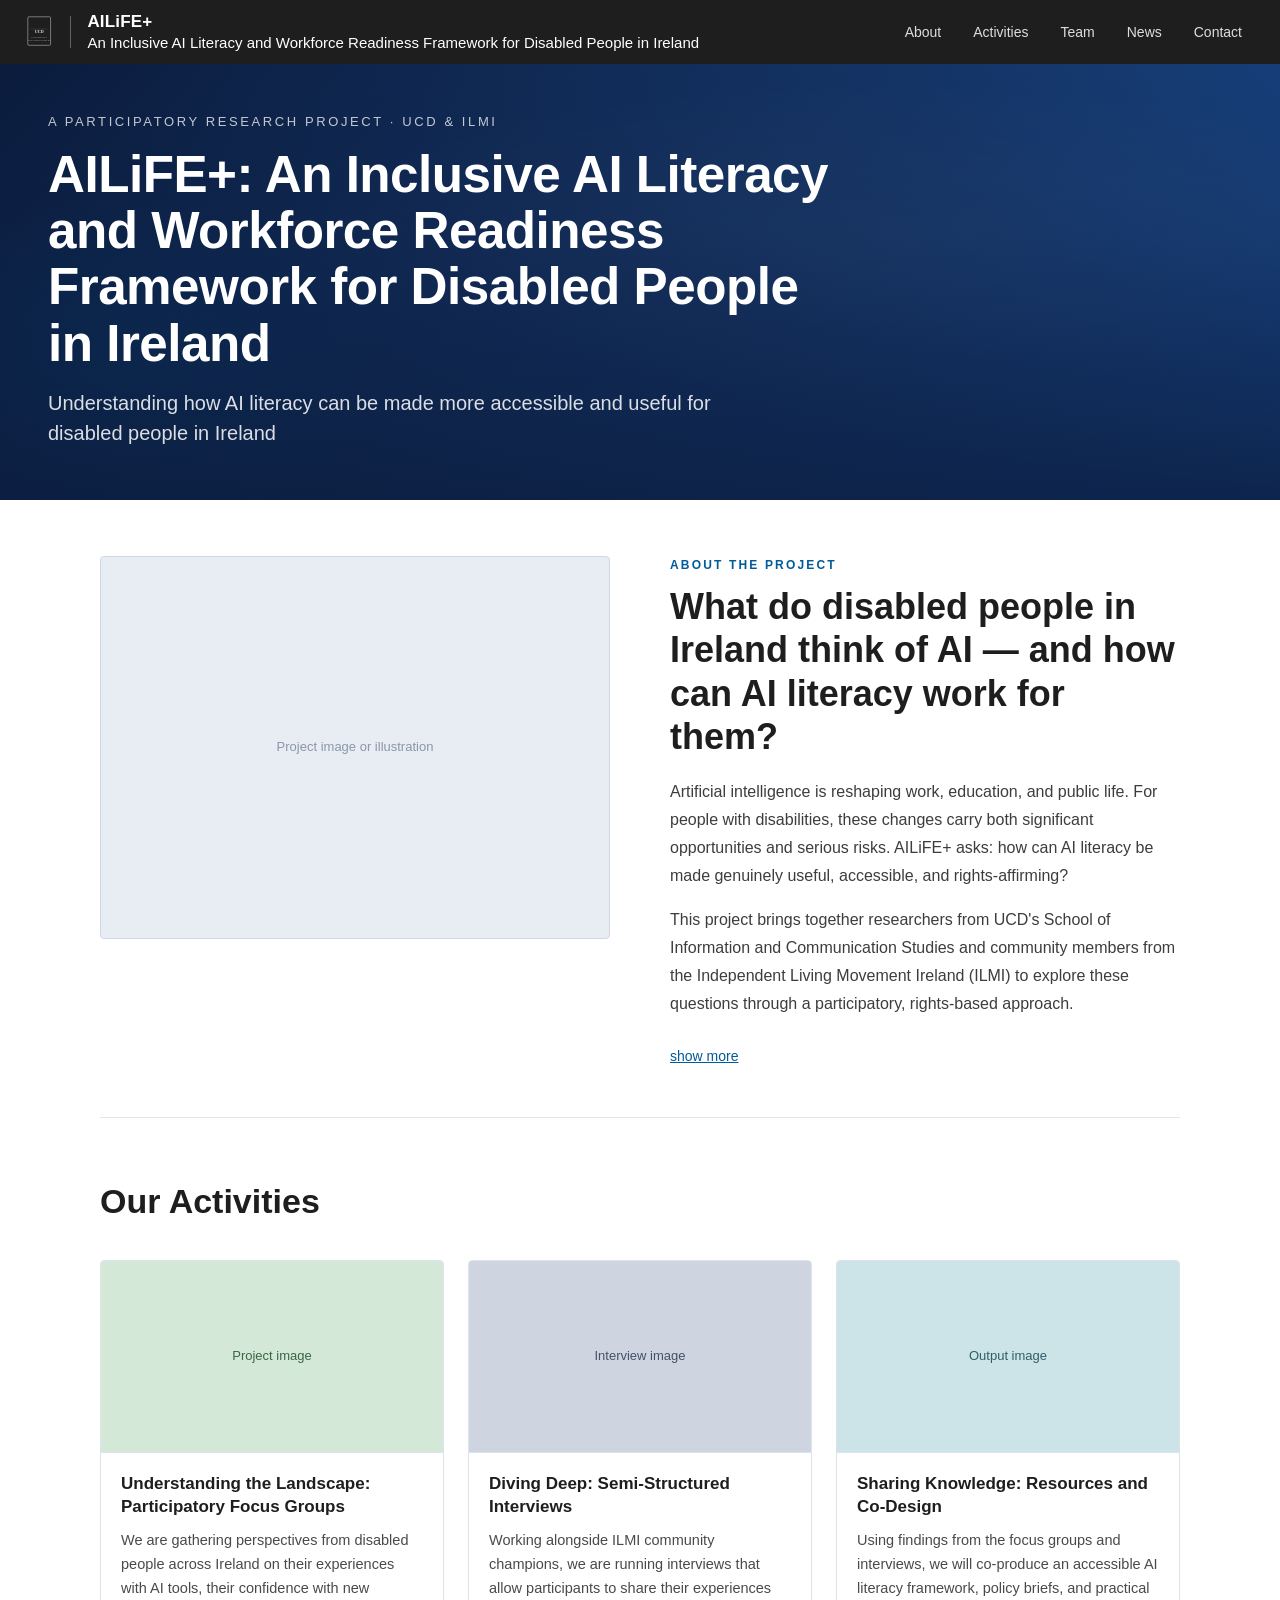
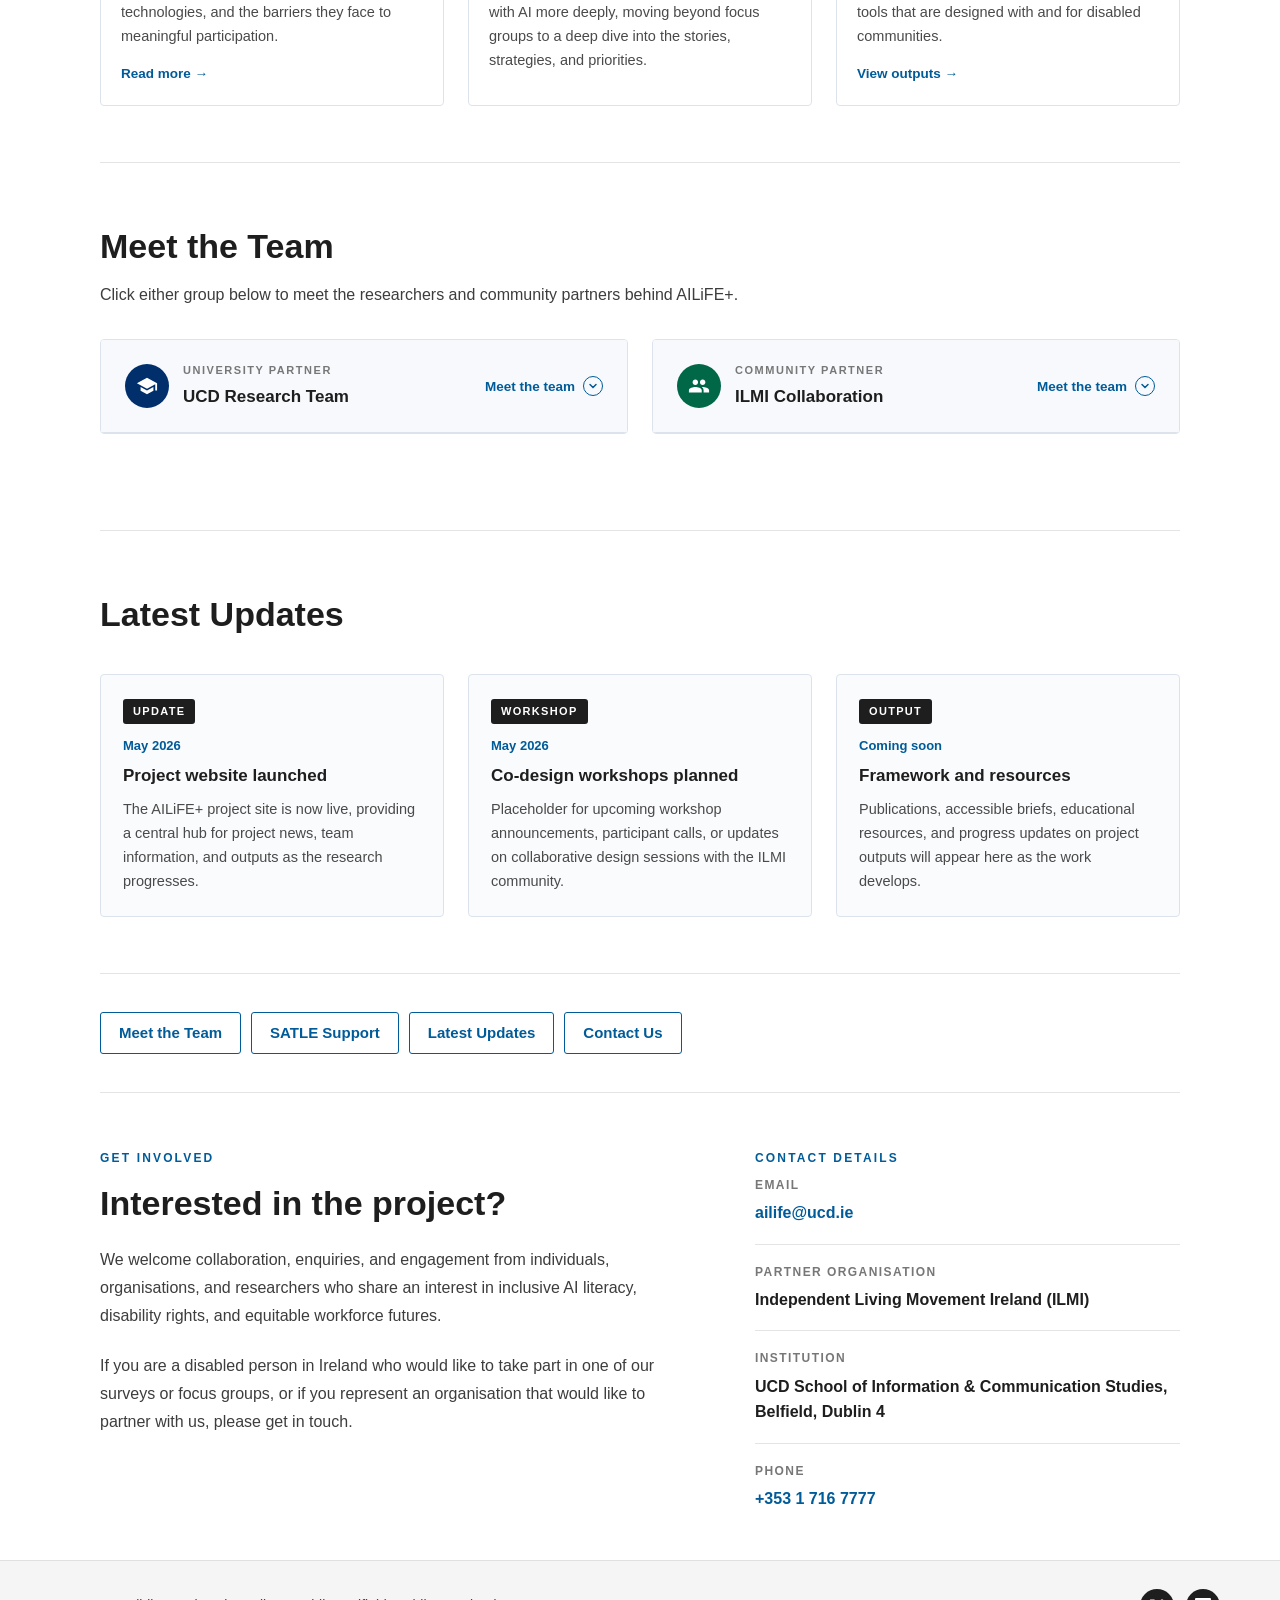
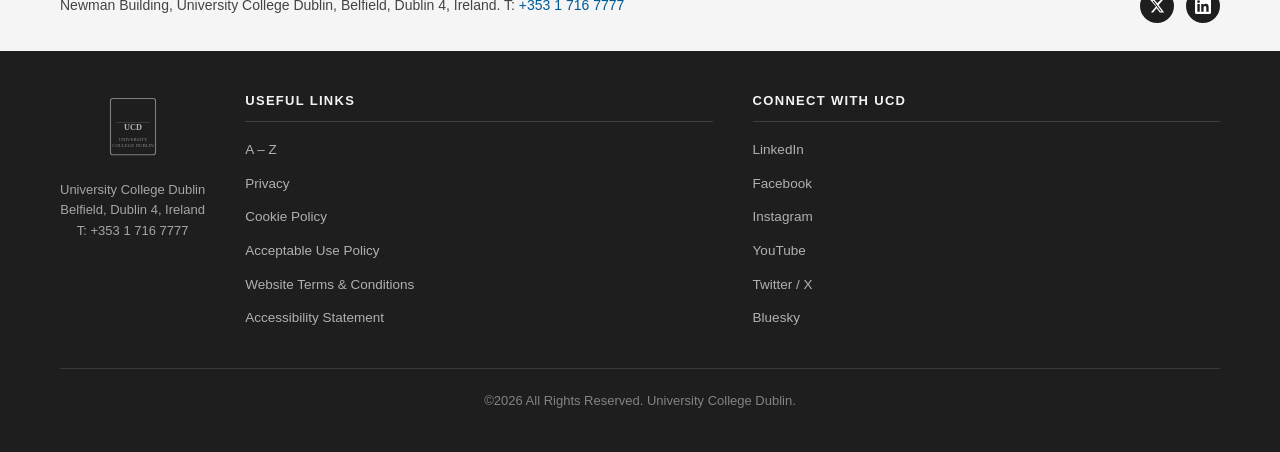
==== commit 49c88e39: "Update index.html - profiles" ====
--- a/index.html
+++ b/index.html
@@ -995,7 +995,7 @@
         <div class="section-label">About the project</div>
         <h2>What do disabled people in Ireland think of AI — and how can AI literacy work for them?</h2>
         <p>
-          Artificial intelligence is reshaping work, education, and public life. For disabled people,
+          Artificial intelligence is reshaping work, education, and public life. For people with disabilities,
           these changes carry both significant opportunities and serious risks. AILiFE+ asks: how can
           AI literacy be made genuinely useful, accessible, and rights-affirming?
         </p>
@@ -1006,12 +1006,12 @@
         </p>
         <div class="extra-text" id="extraAbout">
           <p>
-            By placing disabled people at the centre of the research — not as subjects, but as
-            co-investigators and knowledge-holders — AILiFE+ aims to develop AI literacy frameworks
+            By placing people with disabilities at the centre of the research, and not as subjects, but as
+            co-investigators and knowledge-holders, AILiFE+ aims to develop AI literacy frameworks
             and resources that reflect lived experience and promote workforce readiness on equitable terms.
           </p>
           <p>
-            Our work spans surveys, focus groups, co-design workshops, and public outputs that are
+            Our work spans focus groups, interviews, co-design workshops, and public outputs that are
             accessible, open, and community-led.
           </p>
         </div>
@@ -1028,7 +1028,7 @@
       <a class="activity-card" href="#about">
         <div class="activity-img green">Project image</div>
         <div class="activity-body">
-          <h3>Understanding the Landscape: Community Survey</h3>
+          <h3>Understanding the Landscape: Participatory Focus Groups</h3>
           <p>We are gathering perspectives from disabled people across Ireland on their experiences
           with AI tools, their confidence with new technologies, and the barriers they face to
           meaningful participation.</p>
@@ -1037,12 +1037,12 @@
       </a>
 
       <div class="activity-card" style="cursor:default">
-        <div class="activity-img slate">Focus group image</div>
+        <div class="activity-img slate">Interview image</div>
         <div class="activity-body">
-          <h3>Diving Deep: Participatory Focus Groups</h3>
-          <p>Working alongside ILMI community champions, we are running peer-led focus groups that
-          allow participants to share their experiences with AI more deeply — moving beyond surveys
-          to stories, strategies, and priorities.</p>
+          <h3>Diving Deep: Semi-Structured Interviews</h3>
+          <p>Working alongside ILMI community champions, we are running interviews that
+          allow participants to share their experiences with AI more deeply, moving beyond focus groups
+          to a deep dive into the stories, strategies, and priorities.</p>
         </div>
       </div>
 
@@ -1050,8 +1050,8 @@
         <div class="activity-img teal">Output image</div>
         <div class="activity-body">
           <h3>Sharing Knowledge: Resources and Co-Design</h3>
-          <p>Using findings from the survey and focus groups, we will co-produce accessible
-          AI literacy resources, policy briefs, and practical tools — designed with and for
+          <p>Using findings from the focus groups and interviews, we will co-produce an accessible
+          AI literacy framework, policy briefs, and practical tools that are designed with and for
           disabled communities.</p>
           <span class="activity-link">View outputs →</span>
         </div>
@@ -1095,9 +1095,9 @@
               </div>
               <div class="member-info">
                 <div class="member-role">Principal Investigator</div>
-                <div class="member-name">Dr. [Name]</div>
-                <p class="member-desc">Project lead. Research in information literacy, digital inclusion, and AI ethics at UCD School of Information &amp; Communication Studies.</p>
-                <a class="member-link" href="https://people.ucd.ie" target="_blank" rel="noopener">UCD profile →</a>
+                <div class="member-name">Dr. Stefanie Havelka</div>
+                <p class="member-desc"> research sits at the intersection of human-computer interaction and the everyday realities of digital life, with a particular focus on privacy and security in ubiquitous computing environments.</p>
+                <a class="member-link" href="https://people.ucd.ie/stefanie.havelka" target="_blank" rel="noopener">UCD profile →</a>
               </div>
             </div>
 
@@ -1107,20 +1107,21 @@
               </div>
               <div class="member-info">
                 <div class="member-role">Co-Investigator</div>
-                <div class="member-name">Dr. [Name]</div>
-                <p class="member-desc">Research expertise in disability studies, participatory methods, and technology access at UCD.</p>
-                <a class="member-link" href="https://people.ucd.ie" target="_blank" rel="noopener">UCD profile →</a>
-              </div>
-            </div>
-
+                <div class="member-name">Dr. Sun Park</div>
+                <p class="member-desc">Research expertise in international cultural policy, UNESCO heritage policy, Artificial Intelligence in cultural policy and Human-AI Interaction.</p>
+                <a class="member-link" href="https://people.ucd.ie/sun.park" target="_blank" rel="noopener">UCD profile →</a>
+              </div>
+            </div>
+            
             <div class="member-card">
               <div class="member-photo">
                 <svg viewBox="0 0 24 24" xmlns="http://www.w3.org/2000/svg" aria-hidden="true"><path d="M12 12c2.7 0 4.8-2.1 4.8-4.8S14.7 2.4 12 2.4 7.2 4.5 7.2 7.2 9.3 12 12 12zm0 2.4c-3.2 0-9.6 1.6-9.6 4.8v2.4h19.2v-2.4c0-3.2-6.4-4.8-9.6-4.8z"/></svg>
               </div>
               <div class="member-info">
-                <div class="member-role">Research Assistant</div>
-                <div class="member-name">[Name]</div>
-                <p class="member-desc">Fieldwork, interviews, and qualitative analysis. Supports workshop delivery and stakeholder engagement across the project.</p>
+                <div class="member-role">Co-Investigator</div>
+                <div class="member-name">Dr. Courtney Ford</div>
+                <p class="member-desc">research focuses on explainable artificial intelligence (XAI) and AI literacy, with interests in trust calibration and applications of AI in healthcare contexts.</p>
+                <a class="member-link" href="https://people.ucd.ie/courtney.ford" target="_blank" rel="noopener">UCD profile →</a>
               </div>
             </div>
 
@@ -1130,8 +1131,9 @@
               </div>
               <div class="member-info">
                 <div class="member-role">Research Assistant</div>
-                <div class="member-name">[Name]</div>
-                <p class="member-desc">Focuses on co-design methodology, accessible communications, and production of project outputs and resources.</p>
+                <div class="member-name">Tlamelo Makati</div>
+                <p class="member-desc">Fieldwork, interviews, and qualitative analysis. Supports workshop delivery and stakeholder engagement across the project.</p>
+                <a class="member-link" href="https://www.tlamelomakati.online/" target="_blank" rel="noopener">Personal Website →</a>
               </div>
             </div>
 
@@ -1140,9 +1142,58 @@
                 <svg viewBox="0 0 24 24" xmlns="http://www.w3.org/2000/svg" aria-hidden="true"><path d="M12 12c2.7 0 4.8-2.1 4.8-4.8S14.7 2.4 12 2.4 7.2 4.5 7.2 7.2 9.3 12 12 12zm0 2.4c-3.2 0-9.6 1.6-9.6 4.8v2.4h19.2v-2.4c0-3.2-6.4-4.8-9.6-4.8z"/></svg>
               </div>
               <div class="member-info">
-                <div class="member-role">PhD Researcher</div>
-                <div class="member-name">[Name]</div>
-                <p class="member-desc">Doctoral research on AI literacy and workforce inclusion, contributing to survey design and data analysis across AILiFE+.</p>
+                <div class="member-role">Co-Researcher</div>
+                <div class="member-name">Dr Claire McGuinness</div>
+                <p class="member-desc">Research interests sit at the intersection of meta-literacies, education, and professional information work, focusing on the critical educational role that library and information services play within educational, community, civic, and everyday settings.</p>
+                <a class="member-link" href="https://people.ucd.ie/claire.mcguinness" target="_blank" rel="noopener">UCD profile →</a>
+              </div>
+            </div>
+
+            <div class="member-card">
+              <div class="member-photo">
+                <svg viewBox="0 0 24 24" xmlns="http://www.w3.org/2000/svg" aria-hidden="true"><path d="M12 12c2.7 0 4.8-2.1 4.8-4.8S14.7 2.4 12 2.4 7.2 4.5 7.2 7.2 9.3 12 12 12zm0 2.4c-3.2 0-9.6 1.6-9.6 4.8v2.4h19.2v-2.4c0-3.2-6.4-4.8-9.6-4.8z"/></svg>
+              </div>
+              <div class="member-info">
+                <div class="member-role">Co-Researcher</div>
+                <div class="member-name">Dr Páraic Kerrigan</div>
+                <p class="member-desc">Research spans three interlocking domains: (i) digital media cultures and platform politics; (ii) gender, sexuality and media representation; and (iii) the socio-technical dimensions of information, AI, and public knowledge.</p>
+                <a class="member-link" href="https://people.ucd.ie/paraic.kerrigan" target="_blank" rel="noopener">UCD profile →</a>
+              </div>
+            </div>
+
+            <div class="member-card">
+              <div class="member-photo">
+                <svg viewBox="0 0 24 24" xmlns="http://www.w3.org/2000/svg" aria-hidden="true"><path d="M12 12c2.7 0 4.8-2.1 4.8-4.8S14.7 2.4 12 2.4 7.2 4.5 7.2 7.2 9.3 12 12 12zm0 2.4c-3.2 0-9.6 1.6-9.6 4.8v2.4h19.2v-2.4c0-3.2-6.4-4.8-9.6-4.8z"/></svg>
+              </div>
+              <div class="member-info">
+                <div class="member-role">Co-Researcher</div>
+                <div class="member-name">Dr Elizabeth Farries</div>
+                <p class="member-desc">Dr Farries’ research sits at the intersection of new technologies, law, policy, and society.</p>
+                <a class="member-link" href="https://digitalpolicy.ie/people/elizabeth-farries/" target="_blank" rel="noopener">UCD profile →</a>
+              </div>
+            </div>
+            
+            <div class="member-card">
+              <div class="member-photo">
+                <svg viewBox="0 0 24 24" xmlns="http://www.w3.org/2000/svg" aria-hidden="true"><path d="M12 12c2.7 0 4.8-2.1 4.8-4.8S14.7 2.4 12 2.4 7.2 4.5 7.2 7.2 9.3 12 12 12zm0 2.4c-3.2 0-9.6 1.6-9.6 4.8v2.4h19.2v-2.4c0-3.2-6.4-4.8-9.6-4.8z"/></svg>
+              </div>
+              <div class="member-info">
+                <div class="member-role">Co-Researcher</div>
+                <div class="member-name">Dr Faye Carrie</div
+                <p class="member-desc">Research focused on the non-binary and genderqueer community in Ireland and their information behaviour.</p>
+                <a class="member-link" href="linkedin.com/in/mxfayecarrie" target="_blank" rel="noopener">LinkedIn Profile →</a>
+              </div>
+            </div>
+
+            <div class="member-card">
+              <div class="member-photo">
+                <svg viewBox="0 0 24 24" xmlns="http://www.w3.org/2000/svg" aria-hidden="true"><path d="M12 12c2.7 0 4.8-2.1 4.8-4.8S14.7 2.4 12 2.4 7.2 4.5 7.2 7.2 9.3 12 12 12zm0 2.4c-3.2 0-9.6 1.6-9.6 4.8v2.4h19.2v-2.4c0-3.2-6.4-4.8-9.6-4.8z"/></svg>
+              </div>
+              <div class="member-info">
+                <div class="member-role">Co-Researcher</div>
+                <div class="member-name">Assoc. Prof. Ernesto Vasquez Del Aguila</div
+                <p class="member-desc">Associate Professor in the School of Social Policy, Social Work and Social Justice.</p>
+                <a class="member-link" href="https://people.ucd.ie/ernesto.vasquezdelaguila" target="_blank" rel="noopener">UCD profile →</a>
               </div>
             </div>
 
@@ -1177,10 +1228,10 @@
                 <svg viewBox="0 0 24 24" xmlns="http://www.w3.org/2000/svg" aria-hidden="true"><path d="M12 12c2.7 0 4.8-2.1 4.8-4.8S14.7 2.4 12 2.4 7.2 4.5 7.2 7.2 9.3 12 12 12zm0 2.4c-3.2 0-9.6 1.6-9.6 4.8v2.4h19.2v-2.4c0-3.2-6.4-4.8-9.6-4.8z"/></svg>
               </div>
               <div class="member-info ilmi-theme">
-                <div class="member-role">ILMI Lead</div>
-                <div class="member-name">[Name]</div>
-                <p class="member-desc">Leads ILMI's involvement in the project, coordinating community outreach, co-production activities, and participant engagement.</p>
-                <a class="member-link" href="https://ilmi.ie" target="_blank" rel="noopener" style="color:#006747">ILMI website →</a>
+                <div class="member-role">ILMI Policy Officer</div>
+                <div class="member-name">Dr Michael Seifu</div>
+                <p class="member-desc">Michael is a professional economist with a rich work experience in both academic research and in government. He holds the view that it is imperative for disabled people to be able to shape public policies through their representative disabled persons’ organisations.</p>
+                <a class="member-link" href="https://ilmi.ie/our-staff/" target="_blank" rel="noopener" style="color:#006747">ILMI website →</a>
               </div>
             </div>
 
@@ -1189,8 +1240,8 @@
                 <svg viewBox="0 0 24 24" xmlns="http://www.w3.org/2000/svg" aria-hidden="true"><path d="M12 12c2.7 0 4.8-2.1 4.8-4.8S14.7 2.4 12 2.4 7.2 4.5 7.2 7.2 9.3 12 12 12zm0 2.4c-3.2 0-9.6 1.6-9.6 4.8v2.4h19.2v-2.4c0-3.2-6.4-4.8-9.6-4.8z"/></svg>
               </div>
               <div class="member-info ilmi-theme">
-                <div class="member-role">Community Champion</div>
-                <div class="member-name">[Name]</div>
+                <div class="member-role">ILMI Policy Assistant</div>
+                <div class="member-name">Claire Kenny</div>
                 <p class="member-desc">Brings lived experience of disability and AI to focus group facilitation and the co-design of accessible literacy resources.</p>
                 <a class="member-link" href="https://ilmi.ie" target="_blank" rel="noopener" style="color:#006747">ILMI website →</a>
               </div>
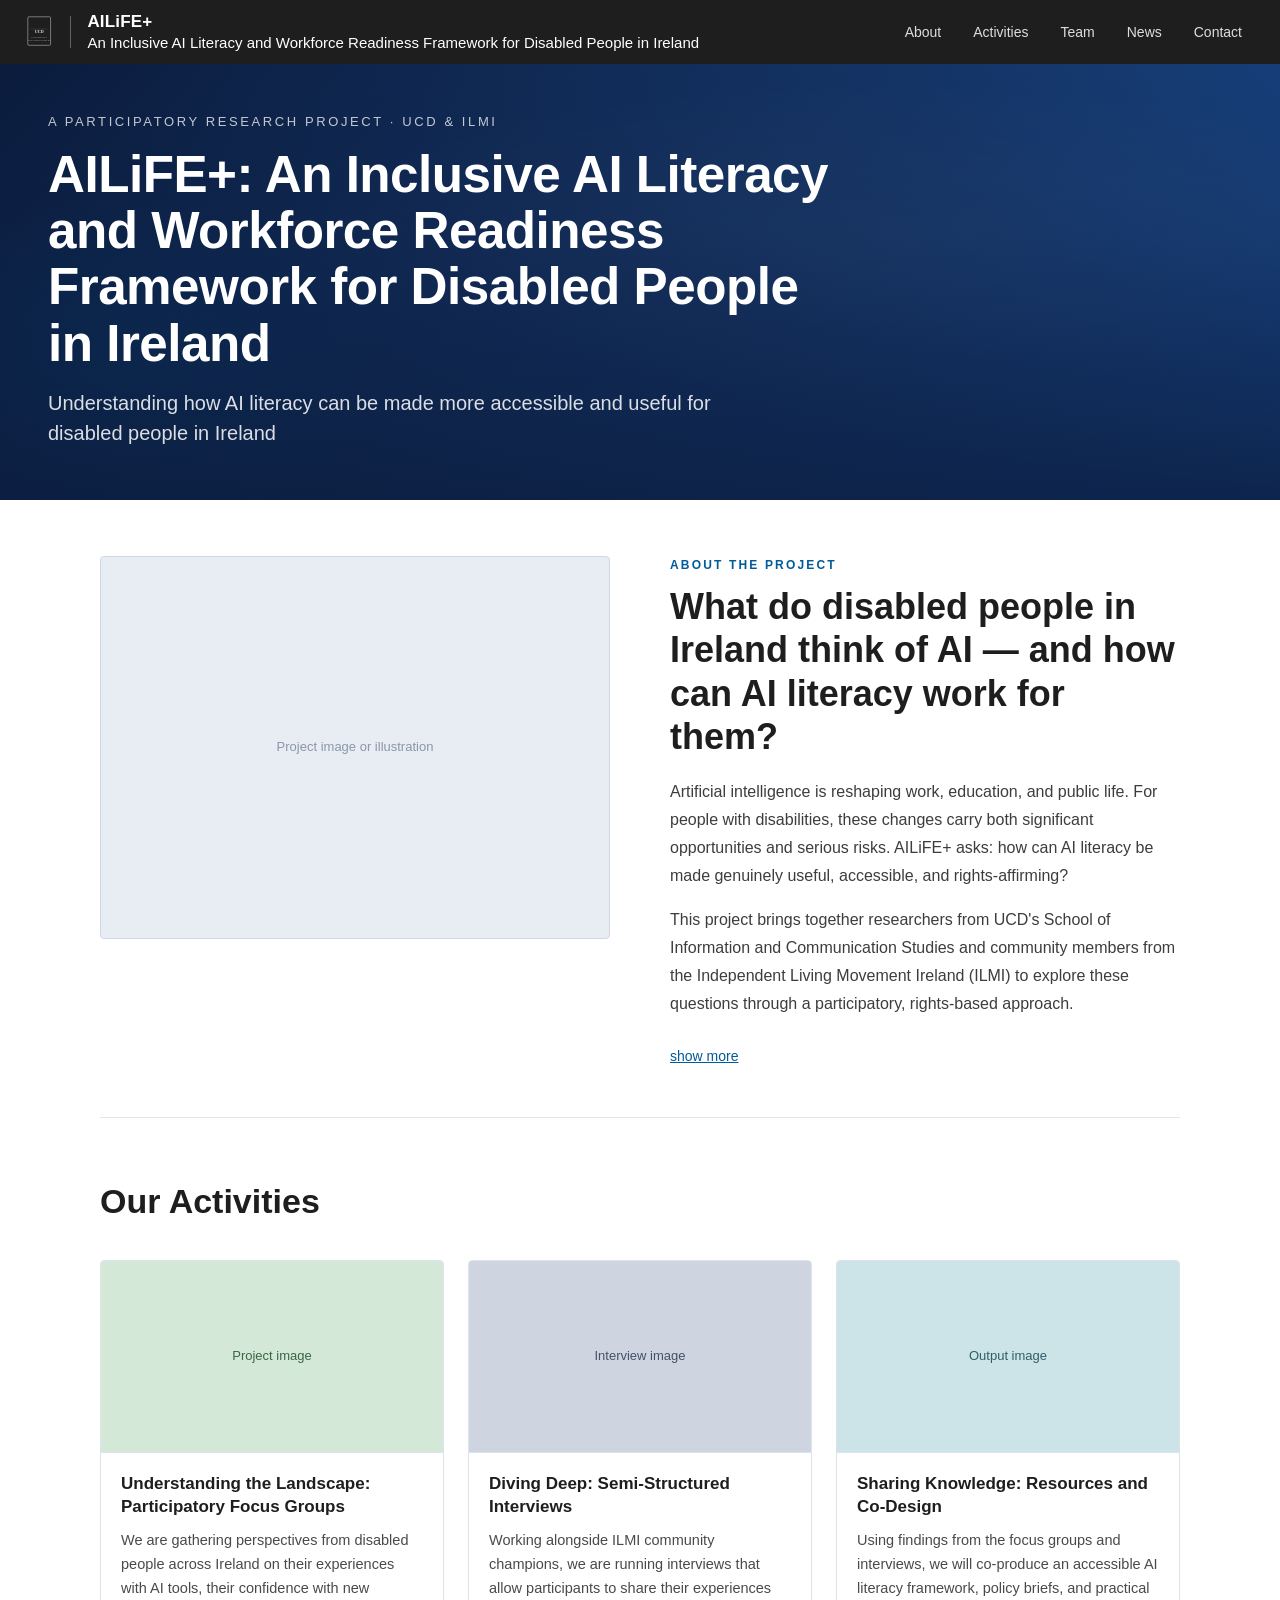
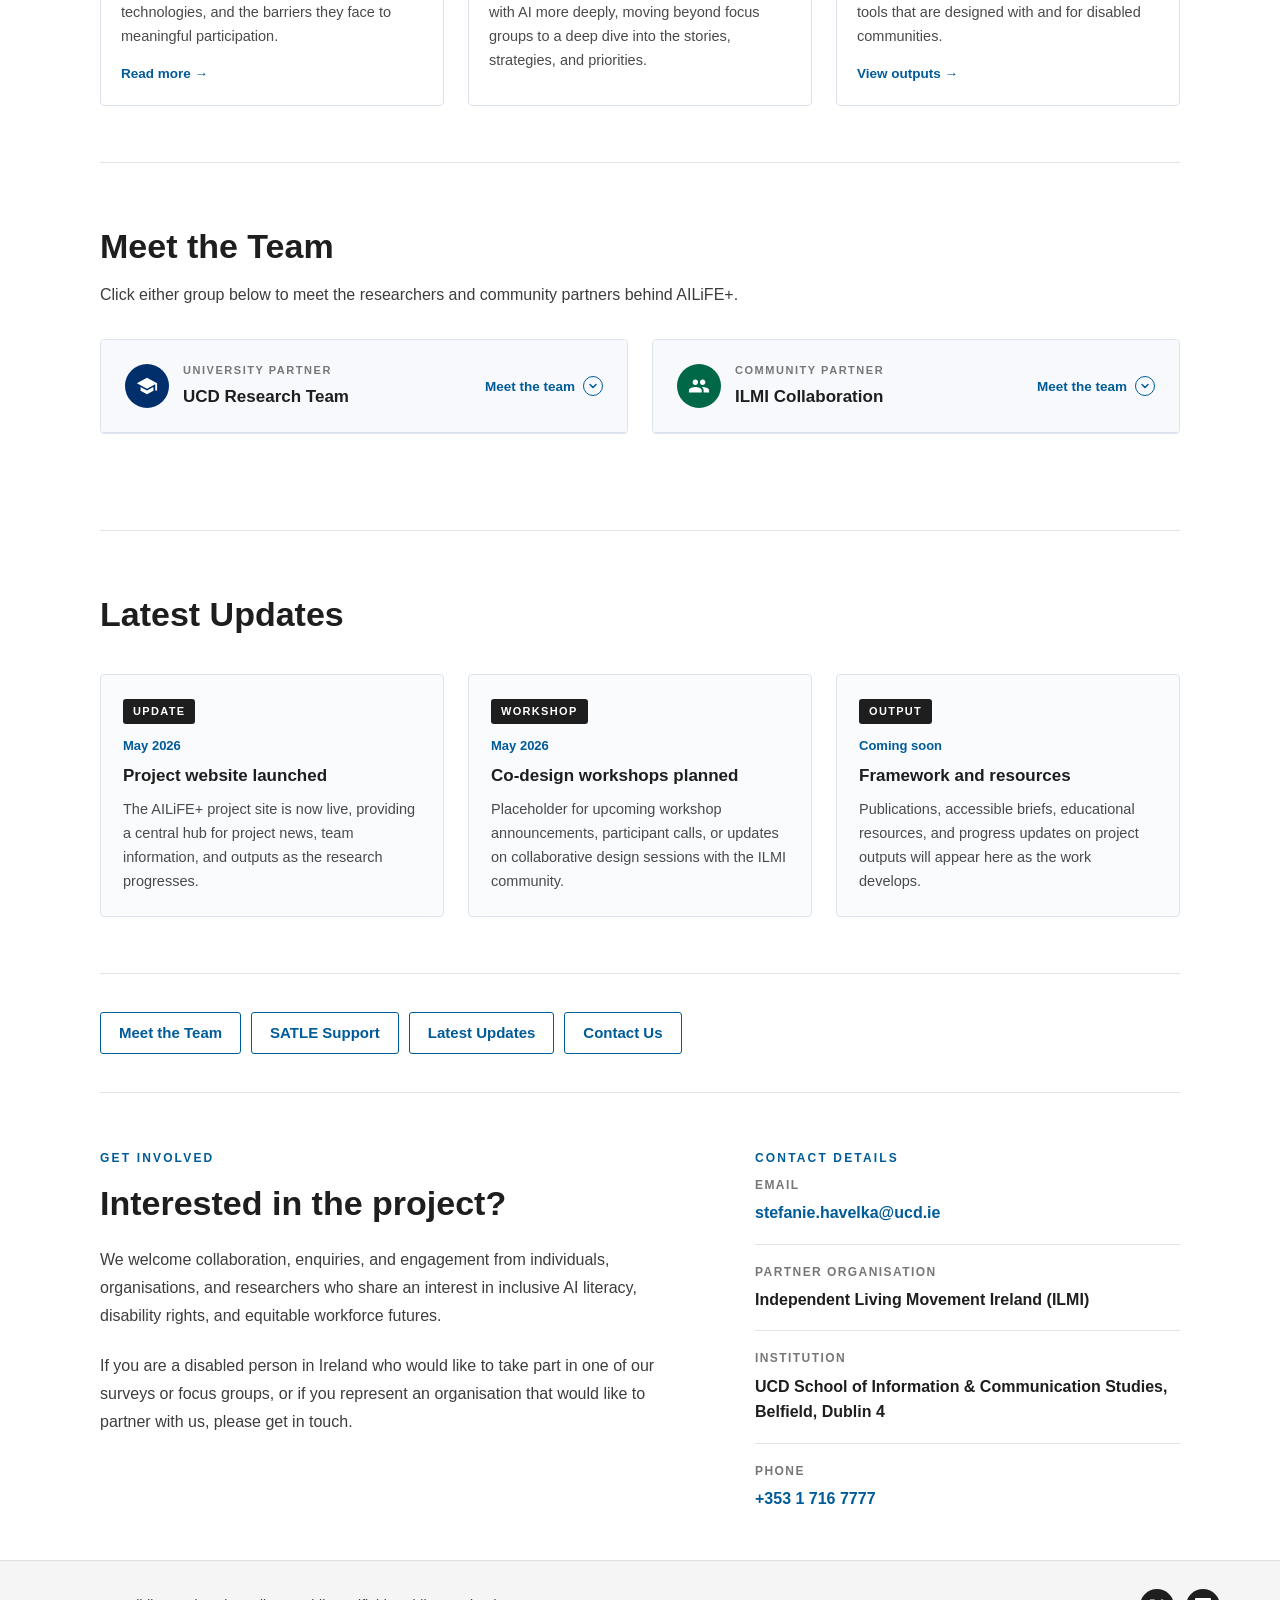
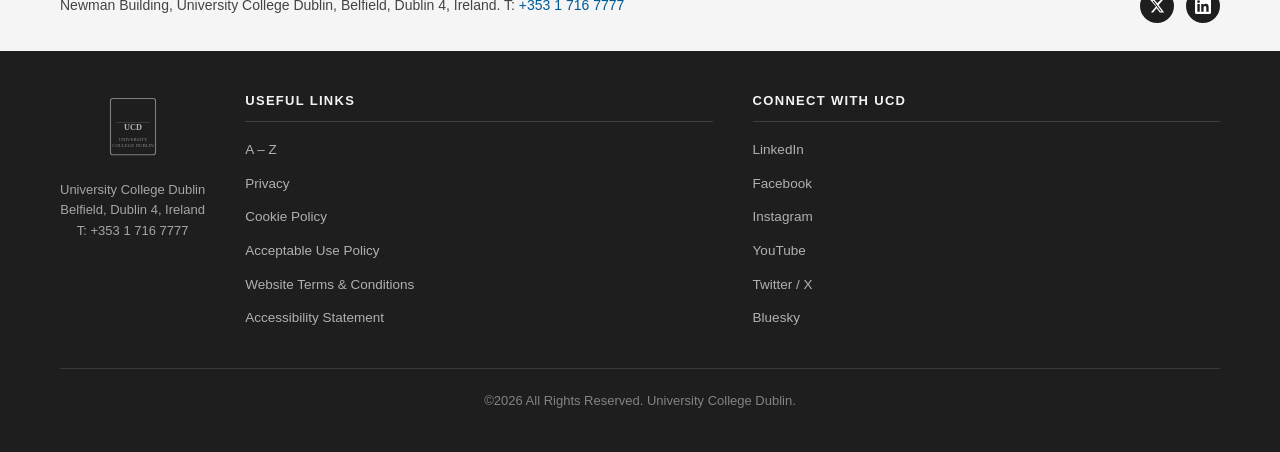
==== commit 6d9ac2a1: "Update index.html" ====
--- a/index.html
+++ b/index.html
@@ -1096,7 +1096,7 @@
               <div class="member-info">
                 <div class="member-role">Principal Investigator</div>
                 <div class="member-name">Dr. Stefanie Havelka</div>
-                <p class="member-desc"> research sits at the intersection of human-computer interaction and the everyday realities of digital life, with a particular focus on privacy and security in ubiquitous computing environments.</p>
+                <p class="member-desc">Research sits at the intersection of human-computer interaction and the everyday realities of digital life, with a particular focus on privacy and security in ubiquitous computing environments.</p>
                 <a class="member-link" href="https://people.ucd.ie/stefanie.havelka" target="_blank" rel="noopener">UCD profile →</a>
               </div>
             </div>
@@ -1120,7 +1120,7 @@
               <div class="member-info">
                 <div class="member-role">Co-Investigator</div>
                 <div class="member-name">Dr. Courtney Ford</div>
-                <p class="member-desc">research focuses on explainable artificial intelligence (XAI) and AI literacy, with interests in trust calibration and applications of AI in healthcare contexts.</p>
+                <p class="member-desc">Research focuses on explainable artificial intelligence (XAI) and AI literacy, with interests in trust calibration and applications of AI in healthcare contexts.</p>
                 <a class="member-link" href="https://people.ucd.ie/courtney.ford" target="_blank" rel="noopener">UCD profile →</a>
               </div>
             </div>
@@ -1311,7 +1311,7 @@
       <div class="section-label">Contact details</div>
       <div class="contact-detail">
         <div class="contact-detail-label">Email</div>
-        <div class="contact-detail-value"><a href="mailto:ailife@ucd.ie">ailife@ucd.ie</a></div>
+        <div class="contact-detail-value"><a href="mailto:stefanie.havelka@ucd.ie">stefanie.havelka@ucd.ie</a></div>
       </div>
       <div class="contact-detail">
         <div class="contact-detail-label">Partner organisation</div>
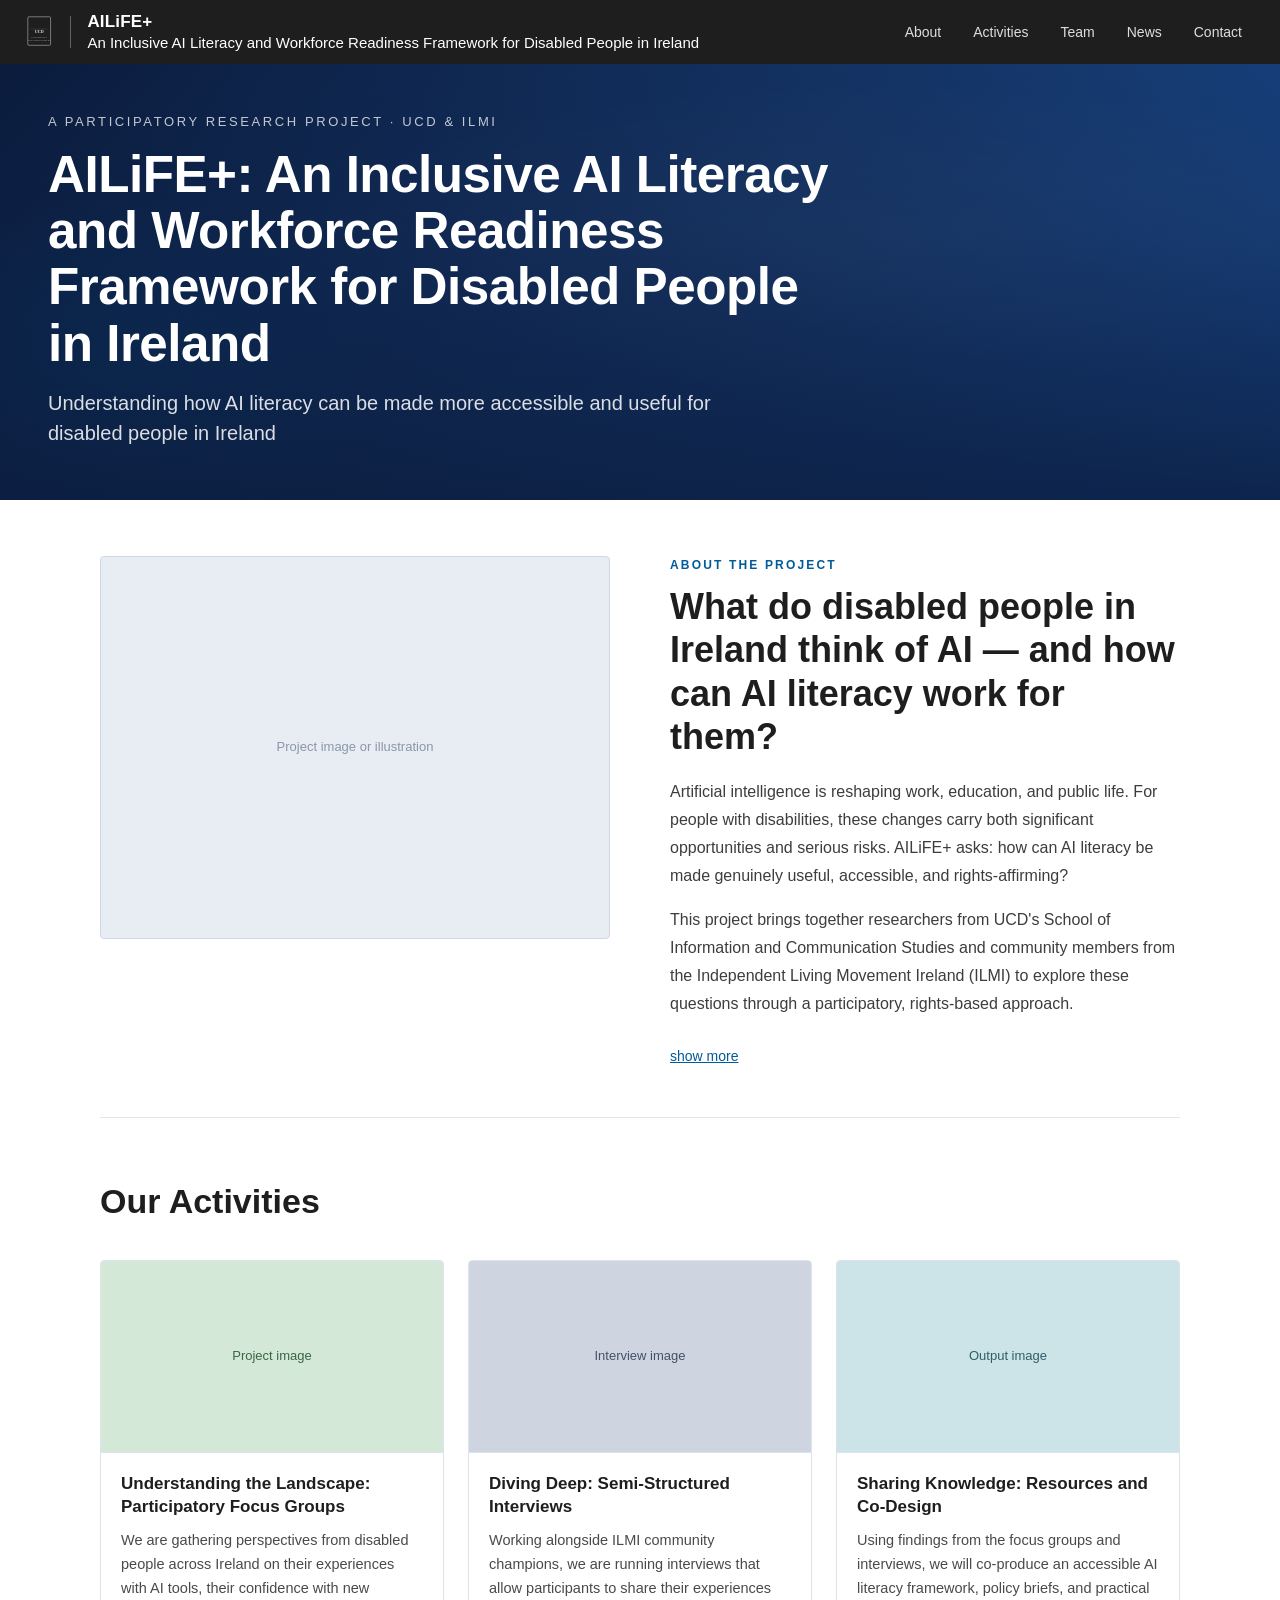
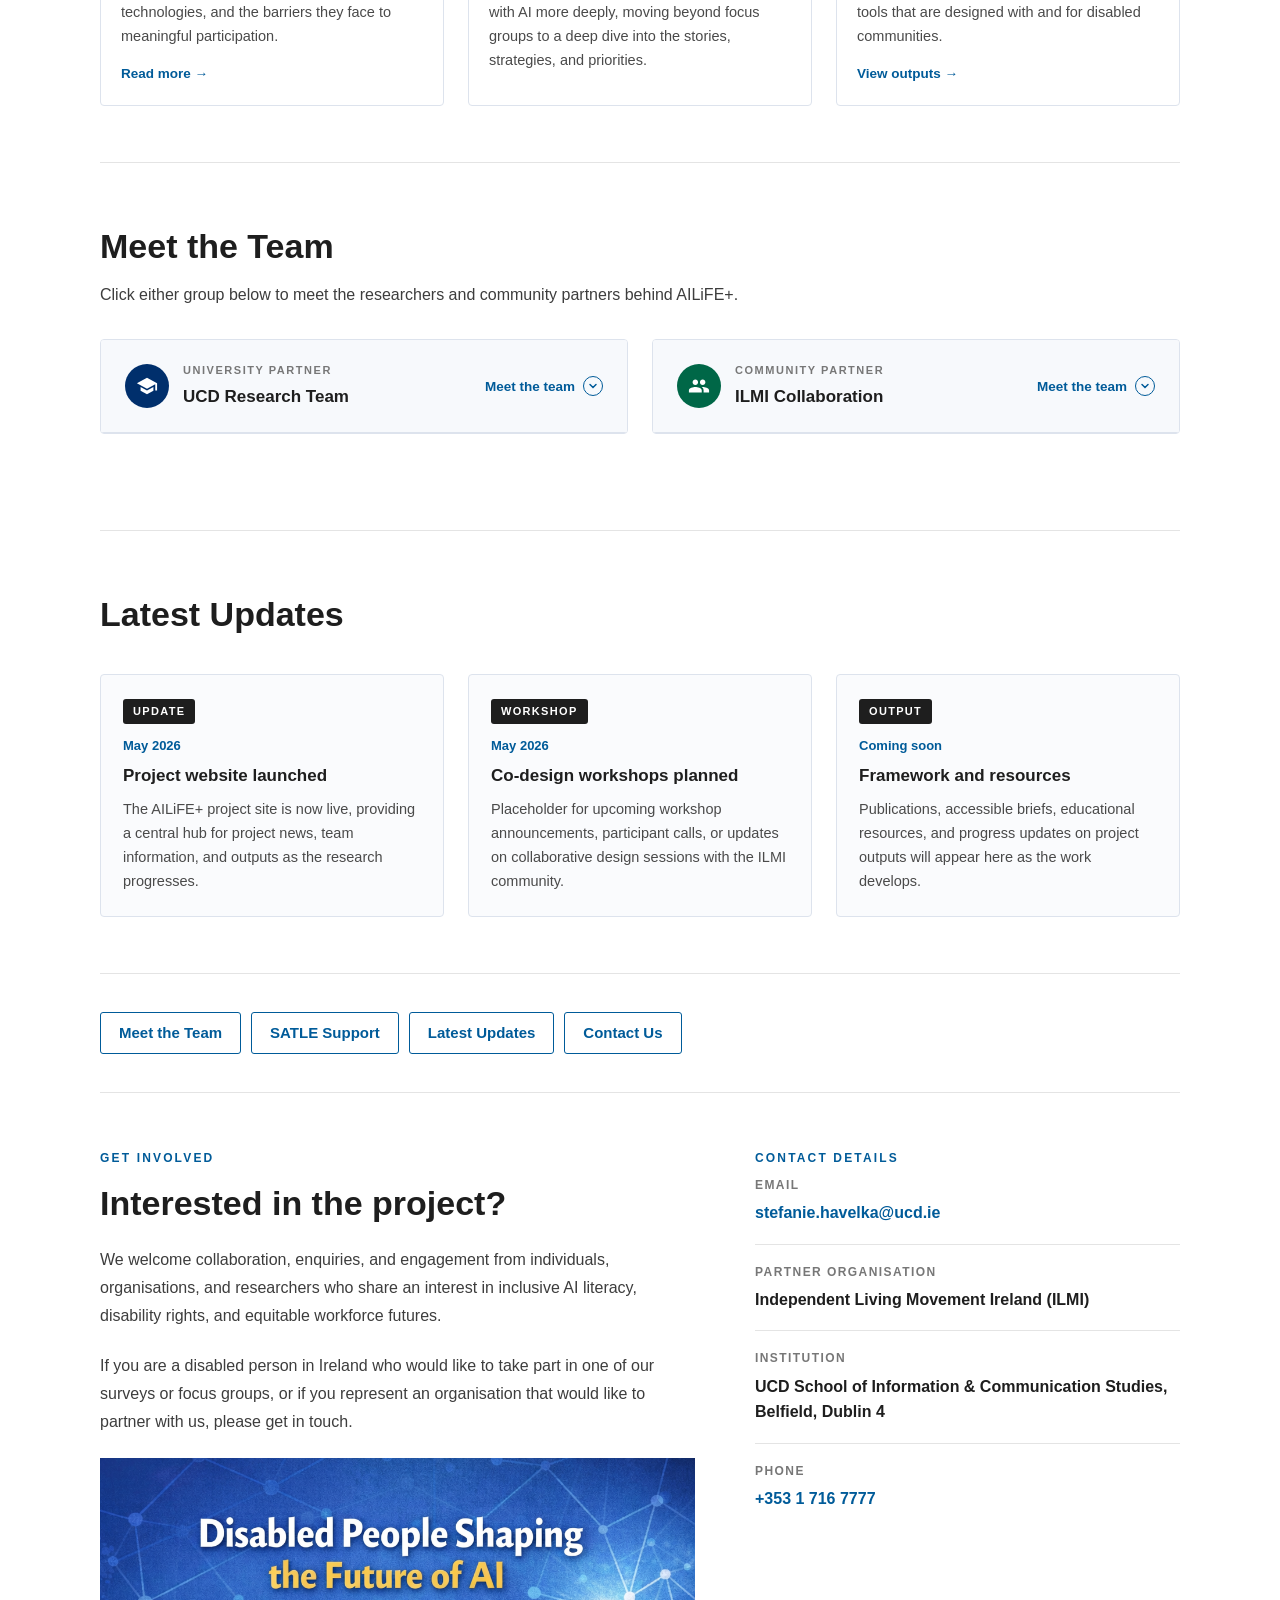
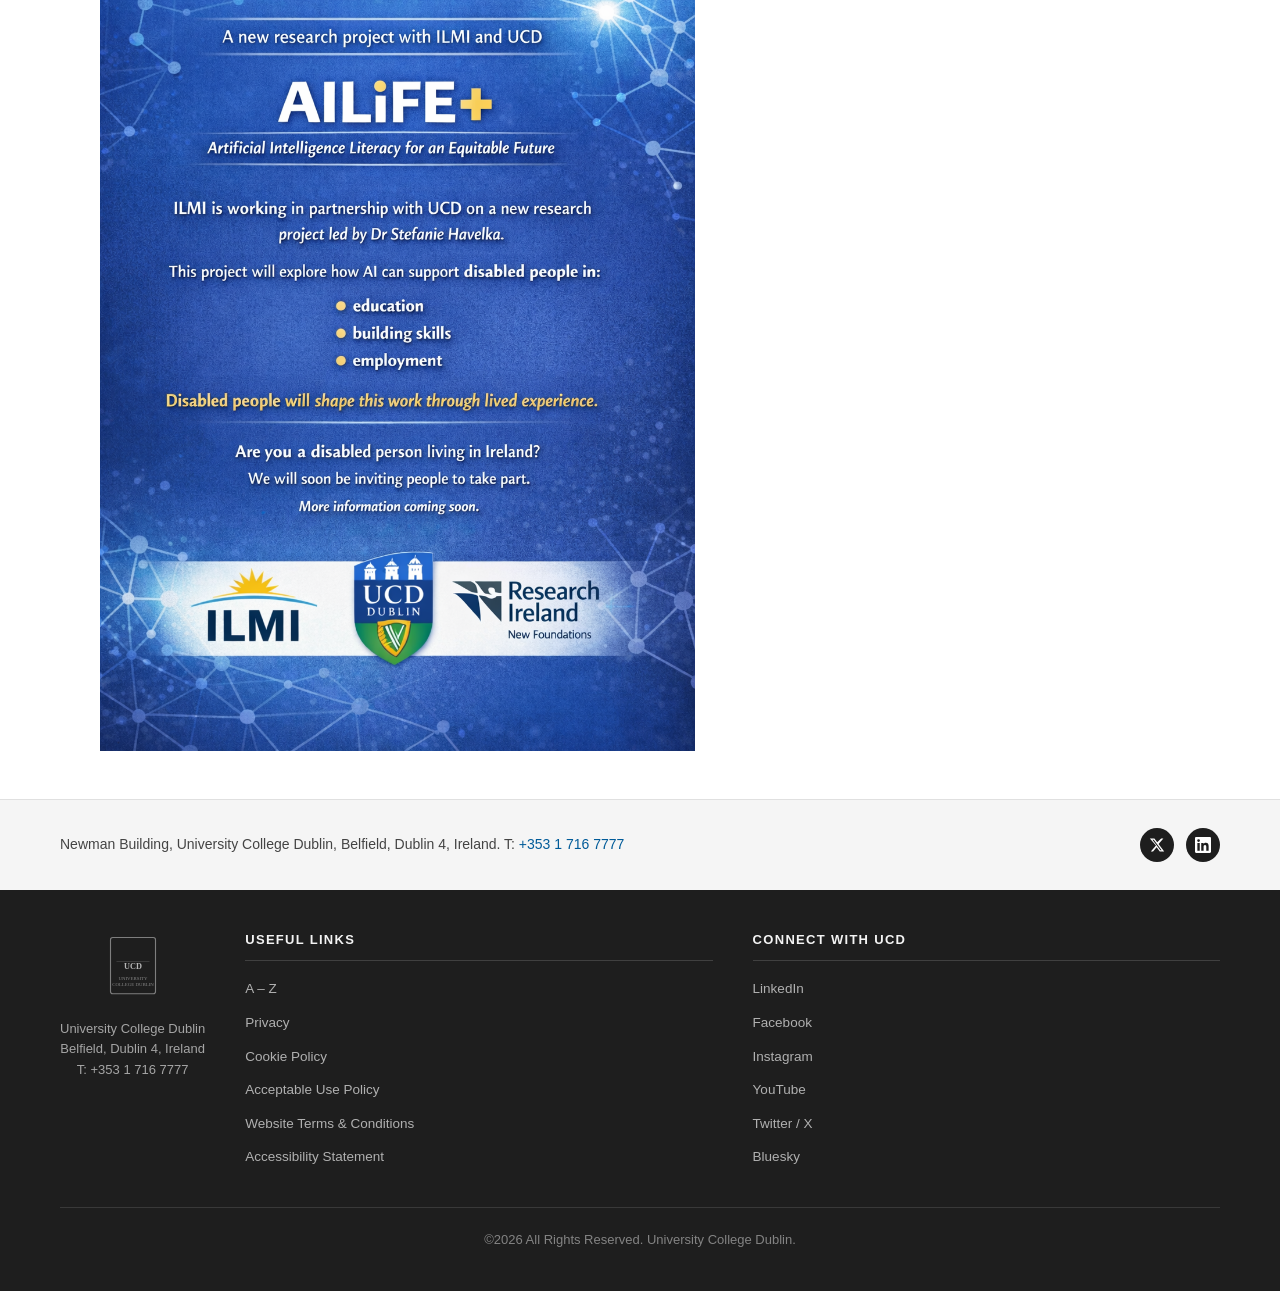
==== commit 85310a76: "Update index.html" ====
--- a/index.html
+++ b/index.html
@@ -1091,7 +1091,7 @@
 
             <div class="member-card">
               <div class="member-photo">
-                <svg viewBox="0 0 24 24" xmlns="http://www.w3.org/2000/svg" aria-hidden="true"><path d="M12 12c2.7 0 4.8-2.1 4.8-4.8S14.7 2.4 12 2.4 7.2 4.5 7.2 7.2 9.3 12 12 12zm0 2.4c-3.2 0-9.6 1.6-9.6 4.8v2.4h19.2v-2.4c0-3.2-6.4-4.8-9.6-4.8z"/></svg>
+                <img src="images/Stefanie.jpeg" alt="Dr Stefanie Havelka" class="member-photo-img">
               </div>
               <div class="member-info">
                 <div class="member-role">Principal Investigator</div>
@@ -1103,7 +1103,7 @@
 
             <div class="member-card">
               <div class="member-photo">
-                <svg viewBox="0 0 24 24" xmlns="http://www.w3.org/2000/svg" aria-hidden="true"><path d="M12 12c2.7 0 4.8-2.1 4.8-4.8S14.7 2.4 12 2.4 7.2 4.5 7.2 7.2 9.3 12 12 12zm0 2.4c-3.2 0-9.6 1.6-9.6 4.8v2.4h19.2v-2.4c0-3.2-6.4-4.8-9.6-4.8z"/></svg>
+                <img src="images/sun.webp" alt="Dr Sun Park" class="member-photo-img">
               </div>
               <div class="member-info">
                 <div class="member-role">Co-Investigator</div>
@@ -1115,7 +1115,7 @@
             
             <div class="member-card">
               <div class="member-photo">
-                <svg viewBox="0 0 24 24" xmlns="http://www.w3.org/2000/svg" aria-hidden="true"><path d="M12 12c2.7 0 4.8-2.1 4.8-4.8S14.7 2.4 12 2.4 7.2 4.5 7.2 7.2 9.3 12 12 12zm0 2.4c-3.2 0-9.6 1.6-9.6 4.8v2.4h19.2v-2.4c0-3.2-6.4-4.8-9.6-4.8z"/></svg>
+                <img src="images/Courtney.jpeg" alt="Dr Courtney Ford" class="member-photo-img">
               </div>
               <div class="member-info">
                 <div class="member-role">Co-Investigator</div>
@@ -1127,7 +1127,7 @@
 
             <div class="member-card">
               <div class="member-photo">
-                <svg viewBox="0 0 24 24" xmlns="http://www.w3.org/2000/svg" aria-hidden="true"><path d="M12 12c2.7 0 4.8-2.1 4.8-4.8S14.7 2.4 12 2.4 7.2 4.5 7.2 7.2 9.3 12 12 12zm0 2.4c-3.2 0-9.6 1.6-9.6 4.8v2.4h19.2v-2.4c0-3.2-6.4-4.8-9.6-4.8z"/></svg>
+                <img src="images/Tlamelo.jpg" alt="Tlamelo Makati" class="member-photo-img">
               </div>
               <div class="member-info">
                 <div class="member-role">Research Assistant</div>
@@ -1139,7 +1139,7 @@
 
             <div class="member-card">
               <div class="member-photo">
-                <svg viewBox="0 0 24 24" xmlns="http://www.w3.org/2000/svg" aria-hidden="true"><path d="M12 12c2.7 0 4.8-2.1 4.8-4.8S14.7 2.4 12 2.4 7.2 4.5 7.2 7.2 9.3 12 12 12zm0 2.4c-3.2 0-9.6 1.6-9.6 4.8v2.4h19.2v-2.4c0-3.2-6.4-4.8-9.6-4.8z"/></svg>
+                <img src="images/Claire.jpeg" alt="Dr Claire McGuinness" class="member-photo-img">
               </div>
               <div class="member-info">
                 <div class="member-role">Co-Researcher</div>
@@ -1151,7 +1151,7 @@
 
             <div class="member-card">
               <div class="member-photo">
-                <svg viewBox="0 0 24 24" xmlns="http://www.w3.org/2000/svg" aria-hidden="true"><path d="M12 12c2.7 0 4.8-2.1 4.8-4.8S14.7 2.4 12 2.4 7.2 4.5 7.2 7.2 9.3 12 12 12zm0 2.4c-3.2 0-9.6 1.6-9.6 4.8v2.4h19.2v-2.4c0-3.2-6.4-4.8-9.6-4.8z"/></svg>
+                <img src="images/Paraic.webp" alt="Dr Páraic Kerrigan" class="member-photo-img">
               </div>
               <div class="member-info">
                 <div class="member-role">Co-Researcher</div>
@@ -1163,7 +1163,7 @@
 
             <div class="member-card">
               <div class="member-photo">
-                <svg viewBox="0 0 24 24" xmlns="http://www.w3.org/2000/svg" aria-hidden="true"><path d="M12 12c2.7 0 4.8-2.1 4.8-4.8S14.7 2.4 12 2.4 7.2 4.5 7.2 7.2 9.3 12 12 12zm0 2.4c-3.2 0-9.6 1.6-9.6 4.8v2.4h19.2v-2.4c0-3.2-6.4-4.8-9.6-4.8z"/></svg>
+                <img src="images/Elizabeth.jpg" alt="Dr Elizabeth Farries" class="member-photo-img">
               </div>
               <div class="member-info">
                 <div class="member-role">Co-Researcher</div>
@@ -1175,11 +1175,11 @@
             
             <div class="member-card">
               <div class="member-photo">
-                <svg viewBox="0 0 24 24" xmlns="http://www.w3.org/2000/svg" aria-hidden="true"><path d="M12 12c2.7 0 4.8-2.1 4.8-4.8S14.7 2.4 12 2.4 7.2 4.5 7.2 7.2 9.3 12 12 12zm0 2.4c-3.2 0-9.6 1.6-9.6 4.8v2.4h19.2v-2.4c0-3.2-6.4-4.8-9.6-4.8z"/></svg>
+                <img src="images/Faye.jpg" alt="Dr Faye Carrie" class="member-photo-img">
               </div>
               <div class="member-info">
                 <div class="member-role">Co-Researcher</div>
-                <div class="member-name">Dr Faye Carrie</div
+                <div class="member-name">Dr Faye Carrie</div>
                 <p class="member-desc">Research focused on the non-binary and genderqueer community in Ireland and their information behaviour.</p>
                 <a class="member-link" href="linkedin.com/in/mxfayecarrie" target="_blank" rel="noopener">LinkedIn Profile →</a>
               </div>
@@ -1187,11 +1187,11 @@
 
             <div class="member-card">
               <div class="member-photo">
-                <svg viewBox="0 0 24 24" xmlns="http://www.w3.org/2000/svg" aria-hidden="true"><path d="M12 12c2.7 0 4.8-2.1 4.8-4.8S14.7 2.4 12 2.4 7.2 4.5 7.2 7.2 9.3 12 12 12zm0 2.4c-3.2 0-9.6 1.6-9.6 4.8v2.4h19.2v-2.4c0-3.2-6.4-4.8-9.6-4.8z"/></svg>
+                <img src="images/Ernesto.png" alt="Assoc. Prof. Ernesto Vasquez Del Aguila" class="member-photo-img">
               </div>
               <div class="member-info">
                 <div class="member-role">Co-Researcher</div>
-                <div class="member-name">Assoc. Prof. Ernesto Vasquez Del Aguila</div
+                <div class="member-name">Assoc. Prof. Ernesto Vasquez Del Aguila</div>
                 <p class="member-desc">Associate Professor in the School of Social Policy, Social Work and Social Justice.</p>
                 <a class="member-link" href="https://people.ucd.ie/ernesto.vasquezdelaguila" target="_blank" rel="noopener">UCD profile →</a>
               </div>
@@ -1224,8 +1224,8 @@
           <div class="members-grid">
 
             <div class="member-card">
-              <div class="member-photo ilmi-bg">
-                <svg viewBox="0 0 24 24" xmlns="http://www.w3.org/2000/svg" aria-hidden="true"><path d="M12 12c2.7 0 4.8-2.1 4.8-4.8S14.7 2.4 12 2.4 7.2 4.5 7.2 7.2 9.3 12 12 12zm0 2.4c-3.2 0-9.6 1.6-9.6 4.8v2.4h19.2v-2.4c0-3.2-6.4-4.8-9.6-4.8z"/></svg>
+              <div class="member-photo">
+                <img src="images/Michael.png" alt="Dr Michael Seifu" class="member-photo-img">
               </div>
               <div class="member-info ilmi-theme">
                 <div class="member-role">ILMI Policy Officer</div>
@@ -1236,8 +1236,8 @@
             </div>
 
             <div class="member-card">
-              <div class="member-photo ilmi-bg">
-                <svg viewBox="0 0 24 24" xmlns="http://www.w3.org/2000/svg" aria-hidden="true"><path d="M12 12c2.7 0 4.8-2.1 4.8-4.8S14.7 2.4 12 2.4 7.2 4.5 7.2 7.2 9.3 12 12 12zm0 2.4c-3.2 0-9.6 1.6-9.6 4.8v2.4h19.2v-2.4c0-3.2-6.4-4.8-9.6-4.8z"/></svg>
+              <div class="member-photo">
+                <img src="images/Kenny.png" alt="Claire Kenny" class="member-photo-img">
               </div>
               <div class="member-info ilmi-theme">
                 <div class="member-role">ILMI Policy Assistant</div>
@@ -1306,6 +1306,9 @@
         surveys or focus groups, or if you represent an organisation that would like to
         partner with us, please get in touch.
       </p>
+      <div class="member-photo">
+        <img src="images/Ai Life poster announce March 2026.png" alt="AILiFE+ poster" class="Advertisement">
+      </div>
     </div>
     <div>
       <div class="section-label">Contact details</div>
